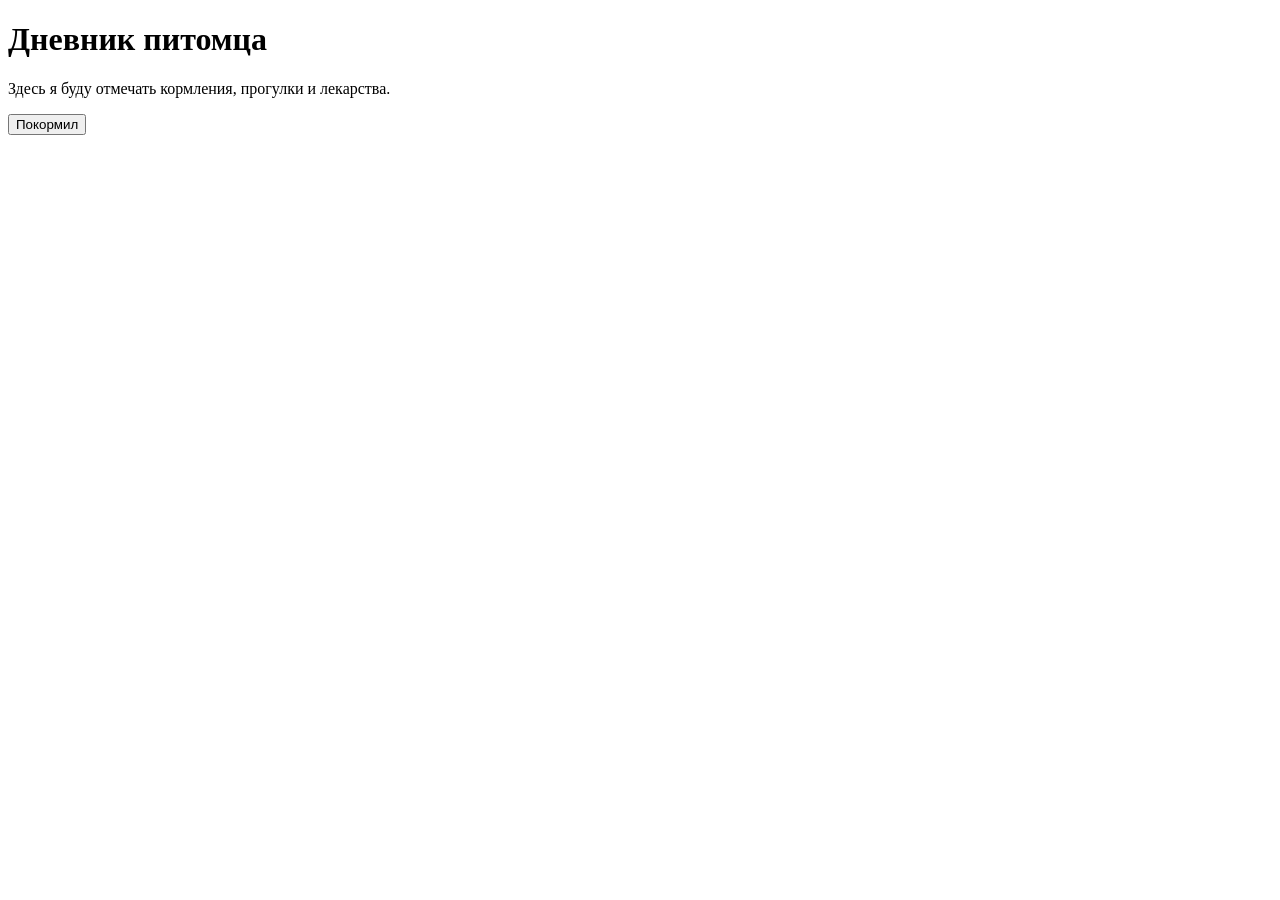
==== index.html @ ca107baa "Initial commit: feeding log and README" ====
<!DOCTYPE html>
<html lang="ru">
<head>
    <meta charset="UTF-8">
    <title>Дневник питомца</title>
</head>
<body>
    <h1>Дневник питомца</h1>
    <p>Здесь я буду отмечать кормления, прогулки и лекарства.</p>
    
    <button id="feed-button">Покормил</button>

    <ul id="journal"></ul>

    <script src="script.js"></script>
</body>
</html>
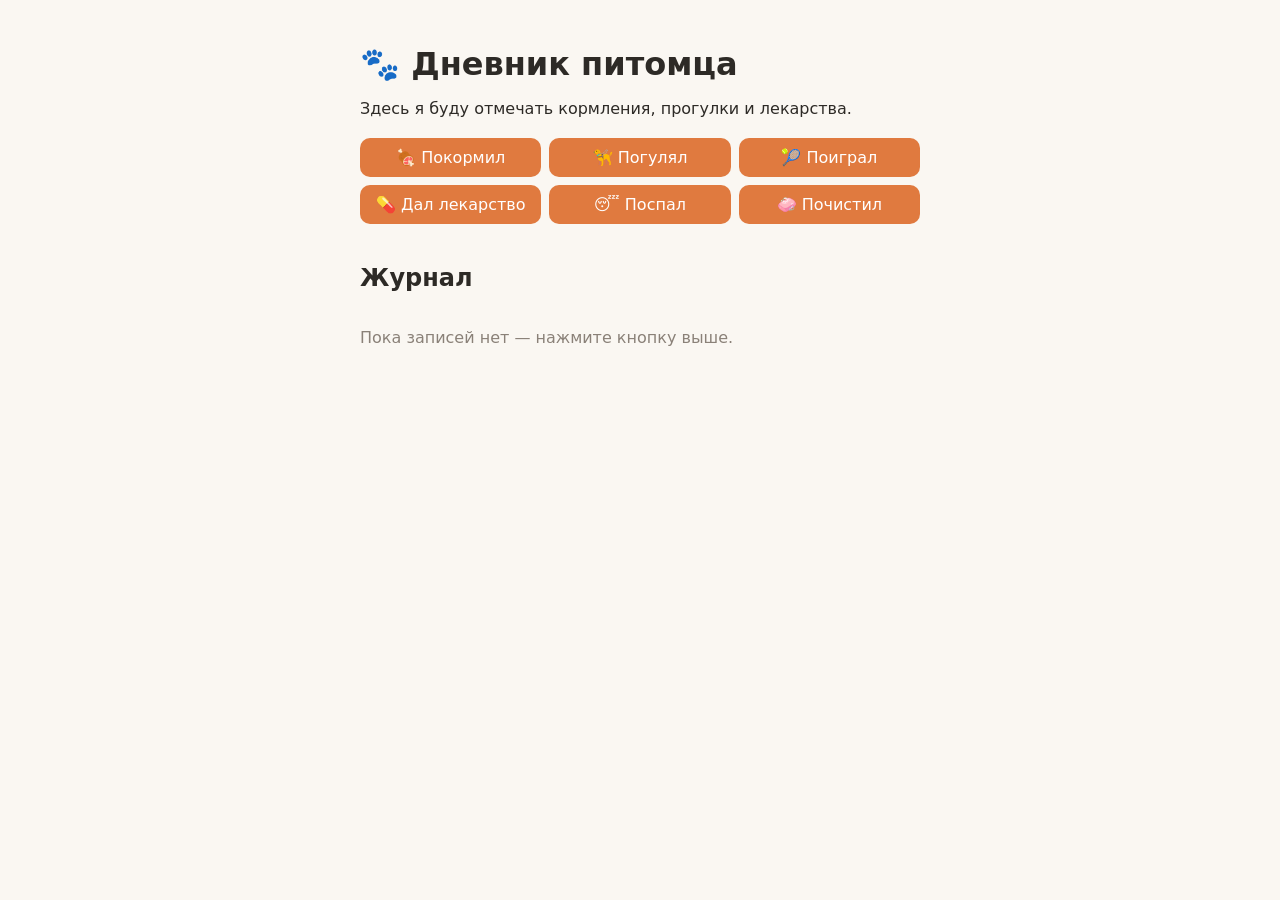
==== commit ef057aaa: "Исправить кнопки и улучшить дневник - Скрипт падал на несуществующей кнопке play-button, из-за чего " ====
--- a/index.html
+++ b/index.html
@@ -1,17 +1,34 @@
-<!DOCTYPE html>
+<!doctype html>
 <html lang="ru">
-<head>
-    <meta charset="UTF-8">
+  <head>
+    <meta charset="UTF-8" />
+    <meta name="viewport" content="width=device-width, initial-scale=1" />
     <title>Дневник питомца</title>
-</head>
-<body>
-    <h1>Дневник питомца</h1>
-    <p>Здесь я буду отмечать кормления, прогулки и лекарства.</p>
-    
-    <button id="feed-button">Покормил</button>
+    <link rel="stylesheet" href="style.css" />
+  </head>
+  <body>
+    <main>
+      <h1>🐾 Дневник питомца</h1>
+      <p>Здесь я буду отмечать кормления, прогулки и лекарства.</p>
 
-    <ul id="journal"></ul>
+      <div class="actions">
+        <button data-action="Покормил">🍖 Покормил</button>
+        <button data-action="Погулял">🦮 Погулял</button>
+        <button data-action="Поиграл">🎾 Поиграл</button>
+        <button data-action="Дал лекарство">💊 Дал лекарство</button>
+        <button data-action="Поспал">😴 Поспал</button>
+        <button data-action="Почистил">🧼 Почистил</button>
+      </div>
+
+      <div class="journal-header">
+        <h2>Журнал</h2>
+        <button id="clear-button" class="secondary">Очистить</button>
+      </div>
+
+      <p id="empty-message" class="empty">Пока записей нет — нажмите кнопку выше.</p>
+      <ul id="journal"></ul>
+    </main>
 
     <script src="script.js"></script>
-</body>
-</html>     +  </body>
+</html>
--- a/style.css
+++ b/style.css
@@ -0,0 +1,90 @@
+body {
+  margin: 0;
+  font-family: system-ui, -apple-system, "Segoe UI", sans-serif;
+  background: #faf7f2;
+  color: #2d2a26;
+}
+
+main {
+  max-width: 560px;
+  margin: 0 auto;
+  padding: 24px 16px;
+}
+
+h1 {
+  margin-bottom: 4px;
+}
+
+.actions {
+  display: grid;
+  grid-template-columns: repeat(auto-fill, minmax(160px, 1fr));
+  gap: 8px;
+  margin: 20px 0;
+}
+
+button {
+  font: inherit;
+  padding: 10px 12px;
+  border: none;
+  border-radius: 10px;
+  background: #e07a3f;
+  color: white;
+  cursor: pointer;
+  transition: background 0.15s, transform 0.05s;
+}
+
+button:hover {
+  background: #c9652c;
+}
+
+button:active {
+  transform: scale(0.97);
+}
+
+button.secondary {
+  background: transparent;
+  color: #8a8178;
+  padding: 6px 10px;
+}
+
+button.secondary:hover {
+  background: #eee7dd;
+}
+
+.journal-header {
+  display: flex;
+  justify-content: space-between;
+  align-items: center;
+}
+
+.empty {
+  color: #8a8178;
+}
+
+#journal {
+  list-style: none;
+  padding: 0;
+  margin: 0;
+}
+
+#journal li {
+  display: flex;
+  justify-content: space-between;
+  align-items: center;
+  padding: 10px 12px;
+  margin-bottom: 6px;
+  background: white;
+  border-radius: 10px;
+  box-shadow: 0 1px 2px rgba(0, 0, 0, 0.06);
+}
+
+button.delete {
+  background: transparent;
+  color: #b5aca2;
+  padding: 2px 8px;
+}
+
+button.delete:hover {
+  background: #fbe4e4;
+  color: #c0392b;
+}
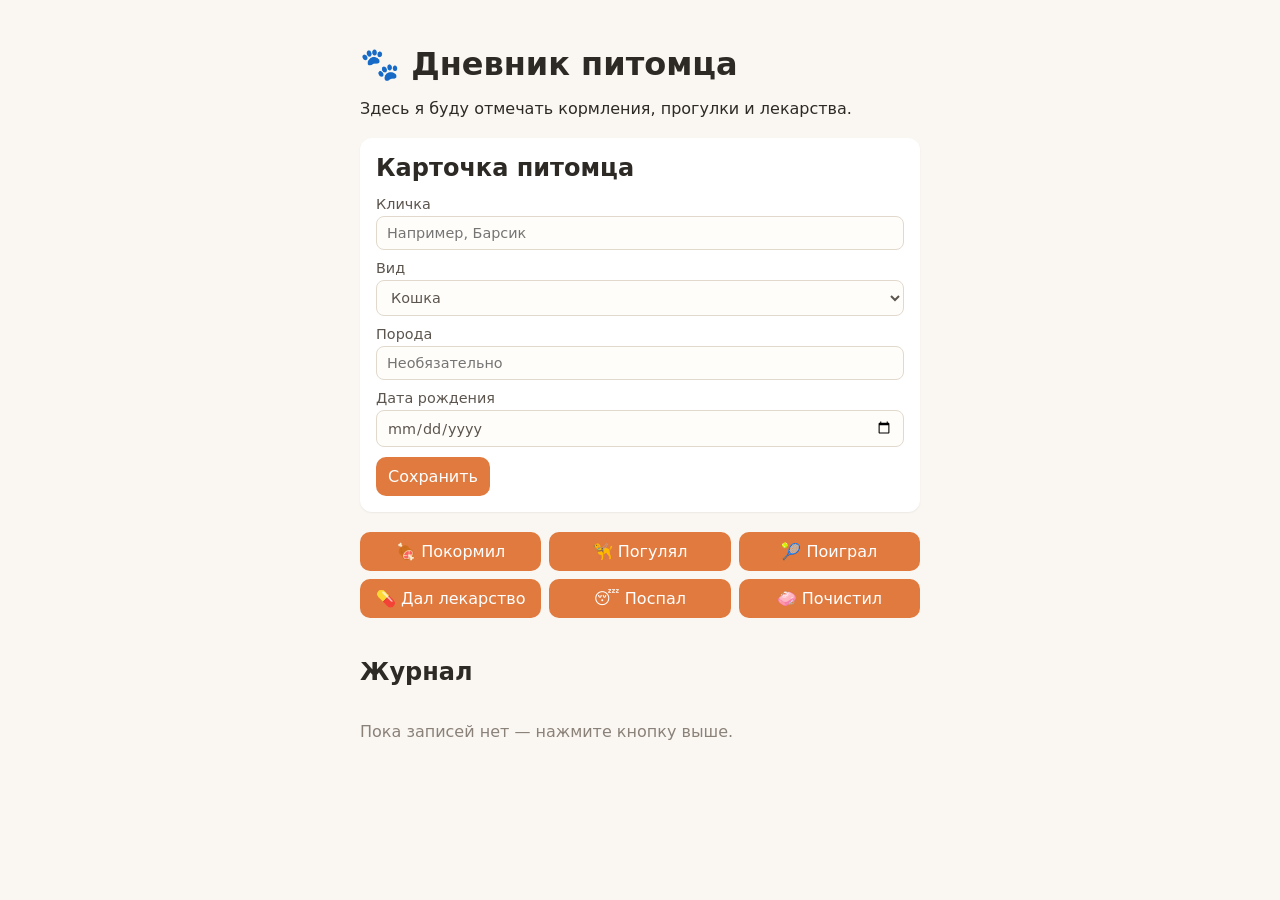
==== commit 2904ac60: "Добавить карточку питомца с расчётом возраста" ====
--- a/index.html
+++ b/index.html
@@ -10,6 +10,46 @@
     <main>
       <h1>🐾 Дневник питомца</h1>
       <p>Здесь я буду отмечать кормления, прогулки и лекарства.</p>
+
+      <section id="pet-card" class="pet-card">
+        <div id="pet-view" hidden>
+          <div class="pet-card-header">
+            <h2 id="pet-name"></h2>
+            <button id="pet-edit-button" class="secondary">Изменить</button>
+          </div>
+          <p id="pet-details" class="pet-details"></p>
+        </div>
+
+        <form id="pet-form">
+          <h2>Карточка питомца</h2>
+          <label>
+            Кличка
+            <input name="name" required maxlength="40" placeholder="Например, Барсик" />
+          </label>
+          <label>
+            Вид
+            <select name="species">
+              <option value="Кошка">Кошка</option>
+              <option value="Собака">Собака</option>
+              <option value="Грызун">Грызун</option>
+              <option value="Птица">Птица</option>
+              <option value="Другое">Другое</option>
+            </select>
+          </label>
+          <label>
+            Порода
+            <input name="breed" maxlength="40" placeholder="Необязательно" />
+          </label>
+          <label>
+            Дата рождения
+            <input name="birthDate" type="date" />
+          </label>
+          <div class="form-buttons">
+            <button type="submit">Сохранить</button>
+            <button type="button" id="pet-cancel-button" class="secondary" hidden>Отмена</button>
+          </div>
+        </form>
+      </section>
 
       <div class="actions">
         <button data-action="Покормил">🍖 Покормил</button>
@@ -29,6 +69,7 @@
       <ul id="journal"></ul>
     </main>
 
+    <script src="pet-card.js"></script>
     <script src="script.js"></script>
   </body>
 </html>
--- a/style.css
+++ b/style.css
@@ -51,6 +51,66 @@
   background: #eee7dd;
 }
 
+.pet-card {
+  margin: 20px 0;
+  padding: 16px;
+  background: white;
+  border-radius: 12px;
+  box-shadow: 0 1px 2px rgba(0, 0, 0, 0.06);
+}
+
+.pet-card h2 {
+  margin: 0 0 4px;
+}
+
+.pet-card-header {
+  display: flex;
+  justify-content: space-between;
+  align-items: center;
+}
+
+.pet-details {
+  margin: 0;
+  color: #8a8178;
+}
+
+#pet-form {
+  display: grid;
+  gap: 10px;
+}
+
+#pet-form label {
+  display: grid;
+  gap: 4px;
+  font-size: 0.9em;
+  color: #5c554e;
+}
+
+#pet-form input,
+#pet-form select {
+  font: inherit;
+  padding: 8px 10px;
+  border: 1px solid #e2d9cd;
+  border-radius: 8px;
+  background: #fffdf9;
+  color: inherit;
+}
+
+#pet-form input:focus,
+#pet-form select:focus {
+  outline: 2px solid #e07a3f;
+  outline-offset: 1px;
+}
+
+.form-buttons {
+  display: flex;
+  gap: 8px;
+}
+
+[hidden] {
+  display: none !important;
+}
+
 .journal-header {
   display: flex;
   justify-content: space-between;
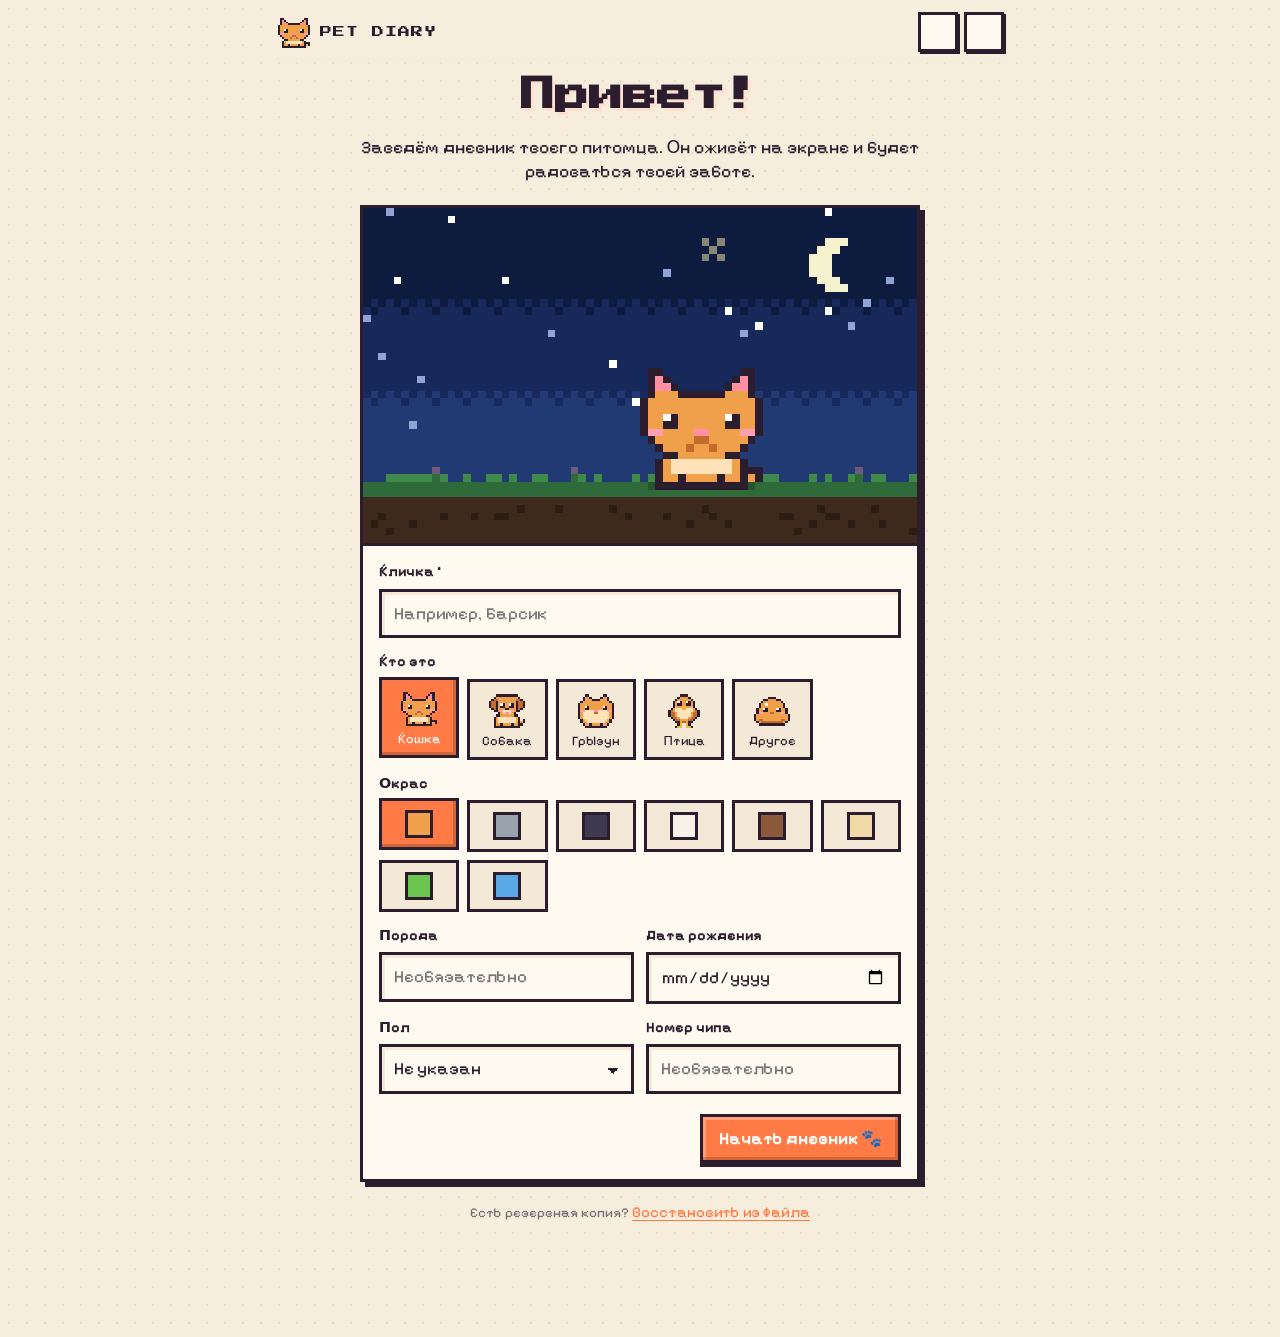
==== commit e81da7f1: "Пиксельный редизайн: живой питомец, медкарта, вес, расходы, статистика и PWA - Анимированный пиксель" ====
--- a/index.html
+++ b/index.html
@@ -2,74 +2,285 @@
 <html lang="ru">
   <head>
     <meta charset="UTF-8" />
-    <meta name="viewport" content="width=device-width, initial-scale=1" />
-    <title>Дневник питомца</title>
-    <link rel="stylesheet" href="style.css" />
+    <meta name="viewport" content="width=device-width, initial-scale=1, viewport-fit=cover" />
+    <title>Pet Diary — пиксельный дневник питомца</title>
+    <meta
+      name="description"
+      content="Дневник питомца в пиксельном стиле: кормления, прогулки, прививки с напоминаниями, вес, расходы и статистика. Работает офлайн, данные хранятся только у вас."
+    />
+    <meta name="theme-color" content="#2b1d2e" />
+    <meta property="og:title" content="Pet Diary — пиксельный дневник питомца" />
+    <meta property="og:description" content="Заботьтесь о питомце как в тамагочи, только по-настоящему." />
+    <meta property="og:type" content="website" />
+    <link rel="manifest" href="manifest.webmanifest" />
+    <link rel="icon" href="icons/icon.svg" type="image/svg+xml" />
+    <link rel="apple-touch-icon" href="icons/icon-192.png" />
+    <link rel="preconnect" href="https://fonts.googleapis.com" />
+    <link rel="preconnect" href="https://fonts.gstatic.com" crossorigin />
+    <link
+      href="https://fonts.googleapis.com/css2?family=Pixelify+Sans:wght@400;500;700&family=Press+Start+2P&display=swap&subset=cyrillic"
+      rel="stylesheet"
+    />
+    <link rel="stylesheet" href="css/style.css" />
+    <script>
+      // Тему ставим до отрисовки, чтобы не было вспышки светлого экрана
+      try {
+        var s = JSON.parse(localStorage.getItem("pet-diary-v2"));
+        var t = s && s.settings && s.settings.theme;
+        if (t === "light" || t === "dark") document.documentElement.dataset.theme = t;
+      } catch (e) {}
+    </script>
   </head>
   <body>
-    <main>
-      <h1>🐾 Дневник питомца</h1>
-      <p>Здесь я буду отмечать кормления, прогулки и лекарства.</p>
-
-      <section id="pet-card" class="pet-card">
-        <div id="pet-view" hidden>
-          <div class="pet-card-header">
-            <h2 id="pet-name"></h2>
-            <button id="pet-edit-button" class="secondary">Изменить</button>
-          </div>
-          <p id="pet-details" class="pet-details"></p>
+    <a class="skip-link" href="#main">К содержимому</a>
+
+    <div class="app" id="app">
+      <header class="topbar">
+        <a class="logo" href="#home" aria-label="Pet Diary — на главную">
+          <canvas class="logo-icon" id="logo-icon" width="18" height="18" aria-hidden="true"></canvas>
+          <span>PET DIARY</span>
+        </a>
+        <div class="pet-switcher" id="pet-switcher" role="tablist" aria-label="Питомцы"></div>
+        <div class="topbar-tools">
+          <button class="icon-btn" id="sound-toggle" type="button" aria-label="Звук"></button>
+          <button class="icon-btn" id="theme-toggle" type="button" aria-label="Тема"></button>
+          <a class="icon-btn" href="#settings" aria-label="Настройки">⚙️</a>
         </div>
-
-        <form id="pet-form">
-          <h2>Карточка питомца</h2>
-          <label>
-            Кличка
-            <input name="name" required maxlength="40" placeholder="Например, Барсик" />
-          </label>
-          <label>
-            Вид
-            <select name="species">
-              <option value="Кошка">Кошка</option>
-              <option value="Собака">Собака</option>
-              <option value="Грызун">Грызун</option>
-              <option value="Птица">Птица</option>
-              <option value="Другое">Другое</option>
-            </select>
-          </label>
-          <label>
-            Порода
-            <input name="breed" maxlength="40" placeholder="Необязательно" />
-          </label>
-          <label>
-            Дата рождения
-            <input name="birthDate" type="date" />
-          </label>
-          <div class="form-buttons">
-            <button type="submit">Сохранить</button>
-            <button type="button" id="pet-cancel-button" class="secondary" hidden>Отмена</button>
-          </div>
-        </form>
-      </section>
-
-      <div class="actions">
-        <button data-action="Покормил">🍖 Покормил</button>
-        <button data-action="Погулял">🦮 Погулял</button>
-        <button data-action="Поиграл">🎾 Поиграл</button>
-        <button data-action="Дал лекарство">💊 Дал лекарство</button>
-        <button data-action="Поспал">😴 Поспал</button>
-        <button data-action="Почистил">🧼 Почистил</button>
-      </div>
-
-      <div class="journal-header">
-        <h2>Журнал</h2>
-        <button id="clear-button" class="secondary">Очистить</button>
-      </div>
-
-      <p id="empty-message" class="empty">Пока записей нет — нажмите кнопку выше.</p>
-      <ul id="journal"></ul>
-    </main>
-
-    <script src="pet-card.js"></script>
-    <script src="script.js"></script>
+      </header>
+
+      <main id="main" tabindex="-1">
+        <!-- Онбординг: первый питомец -->
+        <section class="view" data-view="welcome" hidden>
+          <div class="welcome">
+            <h1 class="pixel-title">Привет!</h1>
+            <p class="lead">Заведём дневник твоего питомца. Он оживёт на экране и будет радоваться твоей заботе.</p>
+            <div class="card">
+              <canvas class="welcome-preview" id="welcome-preview" aria-hidden="true"></canvas>
+              <div id="welcome-form"></div>
+            </div>
+            <p class="muted small">Есть резервная копия? <button class="link-btn" type="button" id="welcome-import">Восстановить из файла</button></p>
+          </div>
+        </section>
+
+        <!-- Главная -->
+        <section class="view" data-view="home" hidden>
+          <div id="reminders"></div>
+
+          <div class="card scene-card">
+            <canvas class="scene" id="scene" aria-label="Пиксельный питомец. Нажми, чтобы погладить" role="img"></canvas>
+            <div class="scene-info">
+              <div>
+                <h1 class="pet-name" id="pet-name"></h1>
+                <p class="pet-meta" id="pet-meta"></p>
+              </div>
+              <div class="mood" id="mood"></div>
+            </div>
+            <p class="scene-hint muted small">Нажми на питомца, чтобы погладить 💕</p>
+          </div>
+
+          <div class="card">
+            <h2 class="card-title">Состояние</h2>
+            <div class="needs" id="needs"></div>
+          </div>
+
+          <div class="card">
+            <h2 class="card-title">Быстрые действия</h2>
+            <div class="actions" id="actions"></div>
+            <form class="note-form" id="note-form">
+              <input id="note-input" maxlength="200" placeholder="Заметка: съел половину порции, чихал…" aria-label="Текст заметки" />
+              <button type="submit" class="btn">📝</button>
+            </form>
+          </div>
+
+          <div class="card">
+            <div class="card-head">
+              <h2 class="card-title">Сегодня</h2>
+              <a href="#journal" class="link-btn">Весь журнал →</a>
+            </div>
+            <ul class="timeline" id="today-list"></ul>
+          </div>
+        </section>
+
+        <!-- Журнал -->
+        <section class="view" data-view="journal" hidden>
+          <div class="view-head">
+            <h1 class="pixel-title">Журнал</h1>
+            <button class="btn" type="button" id="journal-add">＋ Запись</button>
+          </div>
+          <div class="toolbar">
+            <input type="search" id="journal-search" placeholder="Поиск по заметкам…" aria-label="Поиск" />
+          </div>
+          <div class="chips" id="journal-filters" role="group" aria-label="Фильтр по типу"></div>
+          <div id="journal-list"></div>
+          <button class="btn btn-ghost btn-block" type="button" id="journal-more" hidden>Показать ещё</button>
+        </section>
+
+        <!-- Здоровье -->
+        <section class="view" data-view="health" hidden>
+          <div class="view-head">
+            <h1 class="pixel-title">Здоровье</h1>
+            <button class="btn" type="button" id="health-add">＋ Событие</button>
+          </div>
+          <div class="card">
+            <h2 class="card-title">Скоро</h2>
+            <ul class="list" id="health-upcoming"></ul>
+          </div>
+          <div class="card">
+            <div class="card-head">
+              <h2 class="card-title">Вес</h2>
+              <button class="btn btn-small" type="button" id="weight-add">＋ Взвесить</button>
+            </div>
+            <div id="weight-summary" class="stat-row"></div>
+            <div id="weight-chart" class="chart-wrap"></div>
+            <ul class="list compact" id="weight-list"></ul>
+          </div>
+          <div class="card">
+            <h2 class="card-title">Медицинская карта</h2>
+            <div class="chips" id="health-filters"></div>
+            <ul class="list" id="health-list"></ul>
+          </div>
+        </section>
+
+        <!-- Расходы -->
+        <section class="view" data-view="money" hidden>
+          <div class="view-head">
+            <h1 class="pixel-title">Расходы</h1>
+            <button class="btn" type="button" id="expense-add">＋ Расход</button>
+          </div>
+          <div class="card">
+            <div class="month-nav">
+              <button class="icon-btn" type="button" id="month-prev" aria-label="Предыдущий месяц">◀</button>
+              <h2 class="card-title" id="month-title"></h2>
+              <button class="icon-btn" type="button" id="month-next" aria-label="Следующий месяц">▶</button>
+            </div>
+            <div class="stat-row" id="money-summary"></div>
+            <div id="money-categories" class="category-bars"></div>
+          </div>
+          <div class="card">
+            <h2 class="card-title">За полгода</h2>
+            <div id="money-chart" class="chart-wrap"></div>
+          </div>
+          <div class="card">
+            <h2 class="card-title">Траты месяца</h2>
+            <ul class="list" id="money-list"></ul>
+          </div>
+        </section>
+
+        <!-- Статистика и достижения -->
+        <section class="view" data-view="stats" hidden>
+          <h1 class="pixel-title">Статистика</h1>
+          <div class="tiles" id="stats-tiles"></div>
+          <div class="card">
+            <h2 class="card-title">Активность за 7 дней</h2>
+            <div id="stats-week" class="chart-wrap"></div>
+          </div>
+          <div class="card">
+            <h2 class="card-title">Календарь заботы</h2>
+            <div class="heatmap" id="stats-heatmap"></div>
+            <div class="heatmap-legend muted small">меньше <i></i><i></i><i></i><i></i> больше</div>
+          </div>
+          <div class="card">
+            <h2 class="card-title">Чем занимались</h2>
+            <div id="stats-types" class="category-bars"></div>
+          </div>
+          <div class="card">
+            <h2 class="card-title">Достижения <span class="muted" id="ach-count"></span></h2>
+            <div class="achievements" id="achievements"></div>
+          </div>
+        </section>
+
+        <!-- Настройки -->
+        <section class="view" data-view="settings" hidden>
+          <h1 class="pixel-title">Настройки</h1>
+          <div class="card">
+            <div class="card-head">
+              <h2 class="card-title">Питомцы</h2>
+              <button class="btn btn-small" type="button" id="pet-add">＋ Добавить</button>
+            </div>
+            <ul class="list" id="pets-list"></ul>
+          </div>
+          <div class="card settings">
+            <h2 class="card-title">Оформление и звук</h2>
+            <label class="setting">
+              <span>Тема</span>
+              <select id="set-theme">
+                <option value="auto">Как в системе</option>
+                <option value="light">Светлая</option>
+                <option value="dark">Тёмная</option>
+              </select>
+            </label>
+            <label class="setting">
+              <span>8-битные звуки</span>
+              <input type="checkbox" id="set-sound" class="switch" />
+            </label>
+            <label class="setting">
+              <span>Напоминания о прививках и днях рождения</span>
+              <input type="checkbox" id="set-notify" class="switch" />
+            </label>
+            <label class="setting">
+              <span>Валюта</span>
+              <select id="set-currency">
+                <option value="RUB">₽ Рубль</option>
+                <option value="BYN">Br Белорусский рубль</option>
+                <option value="KZT">₸ Тенге</option>
+                <option value="UAH">₴ Гривна</option>
+                <option value="USD">$ Доллар</option>
+                <option value="EUR">€ Евро</option>
+              </select>
+            </label>
+          </div>
+          <div class="card settings">
+            <h2 class="card-title">Данные</h2>
+            <p class="muted small">Все записи хранятся только в этом браузере. Делай резервную копию, чтобы перенести дневник на другое устройство.</p>
+            <div class="button-row">
+              <button class="btn" type="button" id="export-btn">💾 Скачать копию</button>
+              <button class="btn btn-ghost" type="button" id="import-btn">📂 Восстановить</button>
+              <button class="btn btn-ghost" type="button" id="csv-btn">📊 Журнал в CSV</button>
+              <button class="btn btn-ghost" type="button" id="print-btn">🖨️ Паспорт питомца</button>
+            </div>
+            <input type="file" id="import-file" accept="application/json,.json" hidden />
+            <p id="storage-warning" class="warning small" hidden>⚠️ Браузер не даёт сохранять данные (приватный режим?). Записи пропадут после закрытия вкладки.</p>
+          </div>
+          <div class="card settings danger-zone">
+            <h2 class="card-title">Опасная зона</h2>
+            <button class="btn btn-danger" type="button" id="reset-btn">Стереть все данные</button>
+          </div>
+          <p class="about muted small">
+            Pet Diary · сделано с 💕 Дарьей Сидоренко ·
+            <a href="https://t.me/dasha_si1" target="_blank" rel="noopener">Telegram</a> ·
+            <a href="https://github.com/dasha-sidorenko/pet-diary" target="_blank" rel="noopener">GitHub</a>
+          </p>
+        </section>
+      </main>
+
+      <nav class="tabbar" id="tabbar" aria-label="Разделы">
+        <a href="#home" data-tab="home"><span class="tab-icon">🏠</span><span>Главная</span></a>
+        <a href="#journal" data-tab="journal"><span class="tab-icon">📖</span><span>Журнал</span></a>
+        <a href="#health" data-tab="health"><span class="tab-icon">❤️</span><span>Здоровье</span><b class="badge" id="health-badge" hidden></b></a>
+        <a href="#money" data-tab="money"><span class="tab-icon">💰</span><span>Расходы</span></a>
+        <a href="#stats" data-tab="stats"><span class="tab-icon">🏆</span><span>Итоги</span></a>
+      </nav>
+    </div>
+
+    <dialog class="modal" id="modal">
+      <form method="dialog" class="modal-body" id="modal-form" novalidate></form>
+    </dialog>
+
+    <div class="toasts" id="toasts" aria-live="polite"></div>
+    <div class="print-area" id="print-area" aria-hidden="true"></div>
+
+    <script src="js/utils.js"></script>
+    <script src="js/store.js"></script>
+    <script src="js/sprites.js"></script>
+    <script src="js/sound.js"></script>
+    <script src="js/charts.js"></script>
+    <script src="js/ui.js"></script>
+    <script src="js/views/home.js"></script>
+    <script src="js/views/journal.js"></script>
+    <script src="js/views/health.js"></script>
+    <script src="js/views/money.js"></script>
+    <script src="js/views/stats.js"></script>
+    <script src="js/views/settings.js"></script>
+    <script src="js/app.js"></script>
   </body>
 </html>
--- a/css/style.css
+++ b/css/style.css
@@ -0,0 +1,1664 @@
+/* ==========================================================================
+   Pet Diary — пиксельная тема
+   ========================================================================== */
+
+:root {
+  --font-ui: "Pixelify Sans", ui-rounded, "Segoe UI", system-ui, sans-serif;
+  --font-pixel: "Press Start 2P", "Pixelify Sans", monospace;
+
+  --bg: #f6eddc;
+  --bg-dot: #e8dcc4;
+  --card: #fffaf0;
+  --card-2: #f3e9d6;
+  --ink: #2b1d2e;
+  --muted: #7d6b74;
+  --line: #2b1d2e;
+  --shadow: #2b1d2e;
+  --accent: #ff7a45;
+  --accent-ink: #ffffff;
+  --accent-2: #7b5cff;
+  --accent-soft: #ffe1d1;
+  --good: #3fbf6f;
+  --mid: #f2b632;
+  --low: #ff5a5f;
+  --track: #e7dcc8;
+  --grid: #d9ccb4;
+  --danger: #e5484d;
+  --gold: #ffcf3f;
+  --heat-0: #ebe0cb;
+  --heat-1: #b8e6b0;
+  --heat-2: #7ccf72;
+  --heat-3: #3fa45a;
+  --heat-4: #23743d;
+
+  --px: 3px;
+  --gap: 16px;
+  --tabbar-h: 68px;
+  color-scheme: light;
+}
+
+@media (prefers-color-scheme: dark) {
+  :root:not([data-theme="light"]) {
+    --bg: #141026;
+    --bg-dot: #1e1838;
+    --card: #221b3a;
+    --card-2: #2c2449;
+    --ink: #f3eaff;
+    --muted: #a597c4;
+    --line: #0a0714;
+    --shadow: #0a0714;
+    --accent: #ff8a5b;
+    --accent-soft: #3b2a3f;
+    --track: #352c55;
+    --grid: #3a3160;
+    --heat-0: #2c2449;
+    --heat-1: #24533a;
+    --heat-2: #2f7a48;
+    --heat-3: #40a85d;
+    --heat-4: #6be38a;
+    color-scheme: dark;
+  }
+}
+
+:root[data-theme="dark"] {
+  --bg: #141026;
+  --bg-dot: #1e1838;
+  --card: #221b3a;
+  --card-2: #2c2449;
+  --ink: #f3eaff;
+  --muted: #a597c4;
+  --line: #0a0714;
+  --shadow: #0a0714;
+  --accent: #ff8a5b;
+  --accent-soft: #3b2a3f;
+  --track: #352c55;
+  --grid: #3a3160;
+  --heat-0: #2c2449;
+  --heat-1: #24533a;
+  --heat-2: #2f7a48;
+  --heat-3: #40a85d;
+  --heat-4: #6be38a;
+  color-scheme: dark;
+}
+
+/* ---------- База ---------- */
+
+*,
+*::before,
+*::after {
+  box-sizing: border-box;
+}
+
+html {
+  -webkit-text-size-adjust: 100%;
+  scroll-padding-top: 80px;
+}
+
+body {
+  margin: 0;
+  font-family: var(--font-ui);
+  font-size: 17px;
+  line-height: 1.4;
+  color: var(--ink);
+  background-color: var(--bg);
+  background-image: radial-gradient(var(--bg-dot) 1.5px, transparent 1.5px);
+  background-size: 18px 18px;
+  min-height: 100vh;
+  -webkit-font-smoothing: antialiased;
+}
+
+[hidden] {
+  display: none !important;
+}
+
+a {
+  color: var(--accent);
+}
+
+button,
+input,
+select,
+textarea {
+  font: inherit;
+  color: inherit;
+}
+
+canvas {
+  image-rendering: pixelated;
+  image-rendering: crisp-edges;
+}
+
+:focus-visible {
+  outline: var(--px) dashed var(--accent);
+  outline-offset: 2px;
+}
+
+.visually-hidden {
+  position: absolute !important;
+  width: 1px;
+  height: 1px;
+  overflow: hidden;
+  clip: rect(0 0 0 0);
+  white-space: nowrap;
+}
+
+.skip-link {
+  position: absolute;
+  left: 8px;
+  top: -60px;
+  z-index: 100;
+  padding: 8px 12px;
+  background: var(--card);
+  border: var(--px) solid var(--line);
+}
+
+.skip-link:focus {
+  top: 8px;
+}
+
+.muted {
+  color: var(--muted);
+}
+
+.small {
+  font-size: 0.85rem;
+}
+
+.warning {
+  color: var(--danger);
+}
+
+/* ---------- Каркас ---------- */
+
+.app {
+  max-width: 760px;
+  margin: 0 auto;
+  padding: 0 16px calc(var(--tabbar-h) + 32px + env(safe-area-inset-bottom));
+}
+
+.app.is-onboarding .tabbar,
+.app.is-onboarding .topbar-tools a {
+  display: none;
+}
+
+.topbar {
+  position: sticky;
+  top: 0;
+  z-index: 20;
+  display: flex;
+  align-items: center;
+  gap: 12px;
+  padding: 12px 0;
+  margin-bottom: 8px;
+  background: linear-gradient(var(--bg) 75%, transparent);
+}
+
+.logo {
+  display: flex;
+  align-items: center;
+  gap: 8px;
+  color: var(--ink);
+  text-decoration: none;
+  font-family: var(--font-pixel);
+  font-size: 12px;
+  letter-spacing: 1px;
+  white-space: nowrap;
+}
+
+.logo-icon {
+  width: 36px;
+  height: 36px;
+}
+
+.pet-switcher {
+  display: flex;
+  gap: 6px;
+  overflow-x: auto;
+  flex: 1;
+  scrollbar-width: none;
+  padding: 4px;
+}
+
+.pet-switcher::-webkit-scrollbar {
+  display: none;
+}
+
+.topbar-tools {
+  display: flex;
+  gap: 6px;
+  margin-left: auto;
+}
+
+.pet-chip {
+  display: flex;
+  align-items: center;
+  gap: 6px;
+  padding: 4px 10px 4px 4px;
+  background: var(--card);
+  border: var(--px) solid var(--line);
+  cursor: pointer;
+  white-space: nowrap;
+  box-shadow: 2px 2px 0 var(--shadow);
+}
+
+.pet-chip.is-active {
+  background: var(--accent);
+  color: var(--accent-ink);
+}
+
+.chip-avatar {
+  width: 26px;
+  height: 26px;
+}
+
+.pet-chip-name {
+  max-width: 90px;
+  overflow: hidden;
+  text-overflow: ellipsis;
+}
+
+/* ---------- Пиксельные коробки ---------- */
+
+.card {
+  position: relative;
+  background: var(--card);
+  border: var(--px) solid var(--line);
+  box-shadow: 5px 5px 0 var(--shadow);
+  padding: 16px;
+  margin-bottom: 20px;
+}
+
+.card-title {
+  margin: 0 0 12px;
+  font-size: 1.15rem;
+  font-weight: 700;
+}
+
+.card-head,
+.view-head {
+  display: flex;
+  align-items: center;
+  justify-content: space-between;
+  gap: 12px;
+  margin-bottom: 12px;
+}
+
+.card-head .card-title {
+  margin: 0;
+}
+
+.pixel-title {
+  font-family: var(--font-pixel);
+  font-size: clamp(16px, 4.5vw, 22px);
+  line-height: 1.4;
+  margin: 8px 0 16px;
+  text-shadow: 3px 3px 0 var(--accent-soft);
+}
+
+.view-head .pixel-title {
+  margin: 0;
+}
+
+/* ---------- Кнопки ---------- */
+
+.btn {
+  display: inline-flex;
+  align-items: center;
+  justify-content: center;
+  gap: 6px;
+  padding: 10px 16px;
+  border: var(--px) solid var(--line);
+  background: var(--accent);
+  color: var(--accent-ink);
+  font-weight: 700;
+  cursor: pointer;
+  box-shadow: inset -3px -3px 0 rgba(0, 0, 0, 0.18), inset 3px 3px 0 rgba(255, 255, 255, 0.28), 0 4px 0 var(--shadow);
+  transform: translateY(0);
+  transition: transform 0.06s, box-shadow 0.06s, filter 0.15s;
+  text-decoration: none;
+  white-space: nowrap;
+}
+
+.btn:hover {
+  filter: brightness(1.06);
+}
+
+.btn:active {
+  transform: translateY(4px);
+  box-shadow: inset -3px -3px 0 rgba(0, 0, 0, 0.18), inset 3px 3px 0 rgba(255, 255, 255, 0.28), 0 0 0 var(--shadow);
+}
+
+.btn:disabled {
+  opacity: 0.5;
+  cursor: not-allowed;
+}
+
+.btn-small {
+  padding: 6px 10px;
+  font-size: 0.9rem;
+}
+
+.btn-ghost {
+  background: var(--card-2);
+  color: var(--ink);
+}
+
+.btn-danger {
+  background: var(--danger);
+  color: #fff;
+}
+
+.btn-block {
+  width: 100%;
+}
+
+.icon-btn {
+  display: inline-flex;
+  align-items: center;
+  justify-content: center;
+  min-width: 40px;
+  height: 40px;
+  padding: 0 8px;
+  background: var(--card);
+  border: var(--px) solid var(--line);
+  box-shadow: 2px 2px 0 var(--shadow);
+  cursor: pointer;
+  text-decoration: none;
+  color: var(--ink);
+  font-size: 1rem;
+}
+
+.icon-btn:active {
+  transform: translate(2px, 2px);
+  box-shadow: none;
+}
+
+.icon-btn:disabled {
+  opacity: 0.4;
+  cursor: not-allowed;
+}
+
+.icon-btn.small {
+  min-width: 32px;
+  height: 32px;
+  font-size: 0.9rem;
+  border-width: 2px;
+  box-shadow: none;
+  background: transparent;
+}
+
+.icon-btn.small:hover {
+  background: var(--card-2);
+}
+
+.icon-btn.small.danger:hover {
+  background: var(--danger);
+  color: #fff;
+}
+
+.link-btn {
+  background: none;
+  border: none;
+  padding: 0;
+  color: var(--accent);
+  cursor: pointer;
+  text-decoration: underline;
+  text-underline-offset: 3px;
+  font-size: 0.95rem;
+}
+
+.button-row {
+  display: flex;
+  flex-wrap: wrap;
+  gap: 10px;
+  margin-bottom: 4px;
+}
+
+/* ---------- Сцена с питомцем ---------- */
+
+.scene-card {
+  padding: 0;
+  overflow: hidden;
+}
+
+.scene {
+  display: block;
+  width: 100%;
+  aspect-ratio: 72 / 44;
+  cursor: pointer;
+  border-bottom: var(--px) solid var(--line);
+  touch-action: manipulation;
+}
+
+.scene-info {
+  display: flex;
+  justify-content: space-between;
+  align-items: center;
+  gap: 12px;
+  padding: 14px 16px 4px;
+  flex-wrap: wrap;
+}
+
+.pet-name {
+  font-family: var(--font-pixel);
+  font-size: clamp(16px, 5vw, 22px);
+  margin: 0 0 6px;
+  word-break: break-word;
+}
+
+.pet-meta {
+  margin: 0;
+  color: var(--muted);
+}
+
+.mood {
+  display: grid;
+  grid-template-columns: auto 1fr;
+  column-gap: 8px;
+  align-items: center;
+  padding: 8px 12px;
+  background: var(--card-2);
+  border: var(--px) solid var(--line);
+}
+
+.mood-icon {
+  grid-row: span 2;
+  font-size: 1.6rem;
+}
+
+.mood-text {
+  font-weight: 700;
+}
+
+.mood-hint {
+  color: var(--low);
+  font-size: 0.85rem;
+}
+
+.scene-hint {
+  margin: 4px 16px 14px;
+}
+
+/* ---------- Напоминания ---------- */
+
+.reminder {
+  display: block;
+  padding: 10px 14px;
+  margin-bottom: 12px;
+  background: var(--mid);
+  color: #2b1d2e;
+  border: var(--px) solid var(--line);
+  box-shadow: 4px 4px 0 var(--shadow);
+  text-decoration: none;
+  font-weight: 500;
+}
+
+.reminder.is-overdue {
+  background: var(--low);
+  color: #fff;
+  animation: blink-border 1.2s steps(2) infinite;
+}
+
+.reminder.is-birthday {
+  background: linear-gradient(90deg, #ffcf3f, #ff8fa3, #b18cff);
+}
+
+@keyframes blink-border {
+  50% {
+    border-color: #fff;
+  }
+}
+
+/* ---------- Потребности ---------- */
+
+.needs {
+  display: grid;
+  grid-template-columns: repeat(auto-fit, minmax(240px, 1fr));
+  gap: 14px 24px;
+}
+
+.need-head {
+  display: flex;
+  justify-content: space-between;
+  gap: 8px;
+  margin-bottom: 6px;
+}
+
+.bar {
+  display: grid;
+  grid-template-columns: repeat(10, 1fr);
+  gap: 3px;
+  padding: 3px;
+  border: var(--px) solid var(--line);
+  background: var(--card-2);
+}
+
+.bar i {
+  height: 12px;
+  background: var(--track);
+}
+
+.bar-good i.on {
+  background: var(--good);
+  box-shadow: inset 0 -3px 0 rgba(0, 0, 0, 0.15);
+}
+
+.bar-mid i.on {
+  background: var(--mid);
+  box-shadow: inset 0 -3px 0 rgba(0, 0, 0, 0.15);
+}
+
+.bar-low i.on {
+  background: var(--low);
+  box-shadow: inset 0 -3px 0 rgba(0, 0, 0, 0.15);
+}
+
+/* ---------- Быстрые действия ---------- */
+
+.actions {
+  display: grid;
+  grid-template-columns: repeat(5, minmax(0, 1fr));
+  gap: 10px;
+}
+
+.action-btn {
+  display: flex;
+  flex-direction: column;
+  align-items: center;
+  gap: 4px;
+  padding: 12px 4px 10px;
+  background: var(--card-2);
+  border: var(--px) solid var(--line);
+  box-shadow: 0 4px 0 var(--shadow);
+  cursor: pointer;
+  transition: transform 0.06s, box-shadow 0.06s, background 0.15s;
+}
+
+.action-btn:hover {
+  background: var(--accent-soft);
+}
+
+.action-btn:active {
+  transform: translateY(4px);
+  box-shadow: 0 0 0 var(--shadow);
+}
+
+.action-icon {
+  font-size: 1.7rem;
+  line-height: 1;
+}
+
+.action-label {
+  font-size: 0.85rem;
+  text-align: center;
+  line-height: 1.15;
+}
+
+.note-form {
+  display: flex;
+  gap: 8px;
+  margin-top: 14px;
+}
+
+.note-form input {
+  flex: 1;
+  min-width: 0;
+}
+
+/* ---------- Поля ввода ---------- */
+
+input:not([type="checkbox"]):not([type="radio"]),
+select,
+textarea {
+  width: 100%;
+  padding: 10px 12px;
+  background: var(--card);
+  border: var(--px) solid var(--line);
+  border-radius: 0;
+  box-shadow: inset 3px 3px 0 var(--card-2);
+  -webkit-appearance: none;
+  appearance: none;
+}
+
+select {
+  background-image: linear-gradient(45deg, transparent 50%, var(--ink) 50%), linear-gradient(135deg, var(--ink) 50%, transparent 50%);
+  background-position: calc(100% - 18px) 55%, calc(100% - 12px) 55%;
+  background-size: 6px 6px;
+  background-repeat: no-repeat;
+  padding-right: 34px;
+}
+
+textarea {
+  resize: vertical;
+}
+
+input:focus,
+select:focus,
+textarea:focus {
+  outline: none;
+  border-color: var(--accent);
+}
+
+.form-grid {
+  display: grid;
+  grid-template-columns: 1fr 1fr;
+  gap: 14px 12px;
+}
+
+.field {
+  display: grid;
+  gap: 6px;
+  align-content: start;
+  min-width: 0;
+}
+
+.field:has(textarea),
+.field:has(.choice-grid),
+.field:first-child,
+.field-wide {
+  grid-column: 1 / -1;
+}
+
+.field-label {
+  font-size: 0.9rem;
+  font-weight: 700;
+}
+
+.field-hint {
+  margin: 0;
+  font-size: 0.8rem;
+  color: var(--muted);
+}
+
+.form-error {
+  margin: 12px 0 0;
+  padding: 8px 12px;
+  background: var(--low);
+  color: #fff;
+  border: var(--px) solid var(--line);
+}
+
+.choice-grid {
+  display: grid;
+  grid-template-columns: repeat(auto-fill, minmax(92px, 1fr));
+  gap: 8px;
+}
+
+.choice-grid.is-compact {
+  grid-template-columns: repeat(auto-fill, minmax(76px, 1fr));
+}
+
+.choice {
+  display: flex;
+  flex-direction: column;
+  align-items: center;
+  justify-content: center;
+  gap: 4px;
+  min-height: 52px;
+  padding: 8px 4px;
+  background: var(--card-2);
+  border: var(--px) solid var(--line);
+  cursor: pointer;
+  text-align: center;
+  font-size: 0.82rem;
+  line-height: 1.15;
+  transition: transform 0.06s;
+}
+
+.choice:hover {
+  background: var(--accent-soft);
+}
+
+input[type="radio"]:checked + .choice {
+  background: var(--accent);
+  color: var(--accent-ink);
+  box-shadow: inset -3px -3px 0 rgba(0, 0, 0, 0.18);
+  transform: translateY(-2px);
+}
+
+input[type="radio"]:focus-visible + .choice {
+  outline: var(--px) dashed var(--accent);
+  outline-offset: 2px;
+}
+
+.choice-icon {
+  font-size: 1.4rem;
+  line-height: 1;
+}
+
+.choice-avatar {
+  width: 40px;
+  height: 40px;
+}
+
+.swatch {
+  width: 28px;
+  height: 28px;
+  border: var(--px) solid var(--line);
+}
+
+/* Переключатель */
+.switch {
+  -webkit-appearance: none;
+  appearance: none;
+  position: relative;
+  flex: none;
+  width: 54px;
+  height: 30px;
+  margin: 0;
+  background: var(--track);
+  border: var(--px) solid var(--line);
+  cursor: pointer;
+}
+
+.switch::after {
+  content: "";
+  position: absolute;
+  top: 3px;
+  left: 3px;
+  width: 18px;
+  height: 18px;
+  background: var(--card);
+  border: var(--px) solid var(--line);
+  box-sizing: border-box;
+  transition: transform 0.12s steps(3);
+}
+
+.switch:checked {
+  background: var(--good);
+}
+
+.switch:checked::after {
+  transform: translateX(24px);
+}
+
+/* ---------- Чипы-фильтры ---------- */
+
+.toolbar {
+  margin-bottom: 12px;
+}
+
+.chips {
+  display: flex;
+  gap: 8px;
+  overflow-x: auto;
+  padding: 2px 2px 10px;
+  margin-bottom: 8px;
+  scrollbar-width: thin;
+}
+
+.chip {
+  flex: none;
+  padding: 6px 12px;
+  background: var(--card);
+  border: var(--px) solid var(--line);
+  cursor: pointer;
+  white-space: nowrap;
+  font-size: 0.9rem;
+}
+
+.chip.is-active {
+  background: var(--ink);
+  color: var(--bg);
+}
+
+/* ---------- Лента и списки ---------- */
+
+.timeline,
+.list {
+  list-style: none;
+  margin: 0;
+  padding: 0;
+}
+
+.day-title {
+  display: flex;
+  justify-content: space-between;
+  align-items: baseline;
+  gap: 8px;
+  margin: 20px 0 8px;
+  font-size: 1rem;
+}
+
+.day-title:first-child {
+  margin-top: 4px;
+}
+
+.entry,
+.list-item {
+  display: flex;
+  align-items: center;
+  gap: 10px;
+  padding: 10px 12px;
+  margin-bottom: 8px;
+  background: var(--card);
+  border: var(--px) solid var(--line);
+}
+
+#journal-list .entry {
+  box-shadow: 3px 3px 0 var(--shadow);
+}
+
+.card .entry,
+.card .list-item {
+  background: var(--card-2);
+}
+
+.entry-icon,
+.list-icon {
+  flex: none;
+  display: grid;
+  place-items: center;
+  width: 38px;
+  height: 38px;
+  font-size: 1.3rem;
+  background: var(--card);
+  border: 2px solid var(--line);
+}
+
+.entry-body,
+.list-body {
+  display: flex;
+  flex-direction: column;
+  flex: 1;
+  min-width: 0;
+}
+
+.entry-title {
+  font-weight: 700;
+}
+
+.entry-note {
+  color: var(--muted);
+  overflow-wrap: anywhere;
+}
+
+.entry-time {
+  flex: none;
+  font-family: var(--font-pixel);
+  font-size: 10px;
+  color: var(--muted);
+}
+
+.entry-actions,
+.list-actions {
+  display: flex;
+  gap: 4px;
+  flex: none;
+}
+
+.entry-actions {
+  opacity: 0.55;
+  transition: opacity 0.15s;
+}
+
+.entry:hover .entry-actions,
+.entry:focus-within .entry-actions {
+  opacity: 1;
+}
+
+.list-item.is-overdue {
+  border-color: var(--low);
+  box-shadow: inset 6px 0 0 var(--low);
+}
+
+.list-item.is-soon {
+  box-shadow: inset 6px 0 0 var(--mid);
+}
+
+.list-item.is-active {
+  box-shadow: inset 6px 0 0 var(--accent);
+}
+
+.list-avatar {
+  width: 44px;
+  height: 44px;
+  flex: none;
+}
+
+.next-date {
+  color: var(--accent-2);
+  font-weight: 500;
+}
+
+.amount {
+  font-weight: 700;
+  white-space: nowrap;
+}
+
+.empty-inline {
+  padding: 8px 0;
+}
+
+.more-line {
+  padding: 4px 0;
+}
+
+.empty {
+  text-align: center;
+  padding: 28px 16px;
+  color: var(--muted);
+}
+
+.empty-icon {
+  font-size: 2.6rem;
+  margin-bottom: 8px;
+  animation: float 2s steps(4) infinite;
+}
+
+@keyframes float {
+  50% {
+    transform: translateY(-6px);
+  }
+}
+
+/* ---------- Статистика ---------- */
+
+.stat-row {
+  display: flex;
+  flex-wrap: wrap;
+  gap: 10px;
+  margin-bottom: 14px;
+}
+
+.stat {
+  flex: 1 1 120px;
+  display: flex;
+  flex-direction: column;
+  padding: 10px 12px;
+  background: var(--card-2);
+  border: var(--px) solid var(--line);
+}
+
+.stat-value {
+  font-family: var(--font-pixel);
+  font-size: 14px;
+  line-height: 1.6;
+  word-break: break-word;
+}
+
+.stat-label {
+  font-size: 0.82rem;
+  color: var(--muted);
+}
+
+.stat.is-up .stat-value {
+  color: var(--low);
+}
+
+.stat.is-down .stat-value {
+  color: var(--good);
+}
+
+.tiles {
+  display: grid;
+  grid-template-columns: repeat(3, 1fr);
+  gap: 12px;
+  margin-bottom: 20px;
+}
+
+.tile {
+  display: flex;
+  flex-direction: column;
+  align-items: center;
+  gap: 4px;
+  padding: 14px 8px;
+  background: var(--card);
+  border: var(--px) solid var(--line);
+  box-shadow: 4px 4px 0 var(--shadow);
+  text-align: center;
+}
+
+.tile-icon {
+  font-size: 1.5rem;
+}
+
+.tile-value {
+  font-family: var(--font-pixel);
+  font-size: 18px;
+}
+
+.tile-label {
+  font-size: 0.82rem;
+  color: var(--muted);
+}
+
+.chart-wrap {
+  margin: 4px 0 8px;
+}
+
+.chart {
+  display: block;
+  width: 100%;
+  height: auto;
+  overflow: visible;
+}
+
+.chart-grid {
+  stroke: var(--grid);
+  stroke-width: 1;
+  stroke-dasharray: 3 3;
+}
+
+.chart-line {
+  fill: none;
+  stroke: var(--accent);
+  stroke-width: 3;
+}
+
+.chart-dot {
+  fill: var(--card);
+  stroke: var(--ink);
+  stroke-width: 2;
+}
+
+.chart-bar {
+  fill: var(--accent-2);
+}
+
+.chart-bar.is-highlight {
+  fill: var(--accent);
+}
+
+.chart-label {
+  font-family: var(--font-ui);
+  font-size: 10px;
+  fill: var(--muted);
+}
+
+.chart-value {
+  font-family: var(--font-pixel);
+  font-size: 7px;
+  fill: var(--ink);
+  text-anchor: middle;
+}
+
+.category-bars {
+  display: grid;
+  gap: 12px;
+}
+
+.cat-bar-head {
+  display: flex;
+  justify-content: space-between;
+  gap: 8px;
+  margin-bottom: 4px;
+  font-size: 0.92rem;
+}
+
+.cat-bar-track {
+  height: 16px;
+  background: var(--track);
+  border: var(--px) solid var(--line);
+}
+
+.cat-bar-fill {
+  height: 100%;
+  background: repeating-linear-gradient(90deg, var(--accent-2) 0 8px, color-mix(in srgb, var(--accent-2) 80%, #000) 8px 10px);
+}
+
+.month-nav {
+  display: flex;
+  align-items: center;
+  justify-content: space-between;
+  gap: 8px;
+  margin-bottom: 14px;
+}
+
+.month-nav .card-title {
+  margin: 0;
+  text-align: center;
+}
+
+.heatmap {
+  display: flex;
+  gap: 4px;
+  overflow-x: auto;
+  padding-bottom: 6px;
+}
+
+.heat-col {
+  display: grid;
+  gap: 4px;
+  flex: 1;
+  min-width: 14px;
+}
+
+.heat,
+.heatmap-legend i {
+  display: block;
+  aspect-ratio: 1;
+  background: var(--heat-0);
+  border: 2px solid var(--line);
+}
+
+.heat.l1,
+.heatmap-legend i:nth-of-type(1) {
+  background: var(--heat-1);
+}
+
+.heat.l2,
+.heatmap-legend i:nth-of-type(2) {
+  background: var(--heat-2);
+}
+
+.heat.l3,
+.heatmap-legend i:nth-of-type(3) {
+  background: var(--heat-3);
+}
+
+.heat.l4,
+.heatmap-legend i:nth-of-type(4) {
+  background: var(--heat-4);
+}
+
+.heat.is-future {
+  opacity: 0.25;
+}
+
+.heat.is-today {
+  outline: 2px solid var(--accent);
+  outline-offset: 1px;
+}
+
+.heatmap-legend {
+  display: flex;
+  align-items: center;
+  justify-content: flex-end;
+  gap: 4px;
+  margin-top: 8px;
+}
+
+.heatmap-legend i {
+  width: 14px;
+}
+
+.achievements {
+  display: grid;
+  grid-template-columns: repeat(auto-fill, minmax(150px, 1fr));
+  gap: 10px;
+}
+
+.badge-card {
+  display: flex;
+  flex-direction: column;
+  align-items: center;
+  gap: 4px;
+  padding: 12px 8px;
+  background: var(--card-2);
+  border: var(--px) solid var(--line);
+  text-align: center;
+  opacity: 0.55;
+  filter: grayscale(1);
+}
+
+.badge-card.is-open {
+  opacity: 1;
+  filter: none;
+  background: linear-gradient(var(--card), var(--card-2));
+  box-shadow: inset 0 0 0 3px var(--gold);
+}
+
+.badge-icon {
+  font-size: 1.8rem;
+}
+
+.badge-title {
+  font-size: 0.92rem;
+}
+
+.badge-desc {
+  font-size: 0.78rem;
+  color: var(--muted);
+  line-height: 1.2;
+}
+
+/* ---------- Настройки ---------- */
+
+.settings .setting {
+  display: flex;
+  align-items: center;
+  justify-content: space-between;
+  gap: 16px;
+  padding: 10px 0;
+  border-bottom: 2px dashed var(--grid);
+}
+
+.settings .setting:last-child {
+  border-bottom: none;
+}
+
+.settings .setting select {
+  width: auto;
+  min-width: 180px;
+}
+
+.danger-zone {
+  border-color: var(--danger);
+}
+
+.about {
+  text-align: center;
+  margin: 24px 0;
+}
+
+/* ---------- Онбординг ---------- */
+
+.welcome {
+  max-width: 560px;
+  margin: 0 auto;
+  text-align: center;
+}
+
+.welcome .pixel-title {
+  font-size: clamp(22px, 7vw, 34px);
+}
+
+.lead {
+  font-size: 1.1rem;
+  margin: 0 0 20px;
+}
+
+.welcome .card {
+  text-align: left;
+}
+
+.welcome-preview {
+  display: block;
+  width: calc(100% + 32px);
+  margin: -16px -16px 16px;
+  aspect-ratio: 72 / 44;
+  border-bottom: var(--px) solid var(--line);
+}
+
+/* ---------- Нижняя навигация ---------- */
+
+.tabbar {
+  position: fixed;
+  left: 50%;
+  bottom: calc(12px + env(safe-area-inset-bottom));
+  z-index: 30;
+  transform: translateX(-50%);
+  display: flex;
+  width: min(560px, calc(100% - 24px));
+  height: var(--tabbar-h);
+  background: var(--card);
+  border: var(--px) solid var(--line);
+  box-shadow: 5px 5px 0 var(--shadow);
+}
+
+.tabbar a {
+  position: relative;
+  flex: 1;
+  display: flex;
+  flex-direction: column;
+  align-items: center;
+  justify-content: center;
+  gap: 2px;
+  color: var(--muted);
+  text-decoration: none;
+  font-size: 0.75rem;
+}
+
+.tabbar a + a {
+  border-left: 2px dashed var(--grid);
+}
+
+.tab-icon {
+  font-size: 1.35rem;
+  line-height: 1;
+  filter: grayscale(0.6);
+  transition: transform 0.1s steps(2);
+}
+
+.tabbar a.is-active {
+  color: var(--ink);
+  background: var(--accent-soft);
+  font-weight: 700;
+}
+
+.tabbar a.is-active .tab-icon {
+  filter: none;
+  transform: translateY(-3px);
+}
+
+.badge {
+  position: absolute;
+  top: 6px;
+  right: 4px;
+  min-width: 20px;
+  padding: 1px 5px;
+  background: var(--low);
+  color: #fff;
+  border: 2px solid var(--line);
+  font-family: var(--font-pixel);
+  font-size: 8px;
+  line-height: 14px;
+  font-style: normal;
+}
+
+/* ---------- Модальное окно ---------- */
+
+.modal {
+  width: min(560px, calc(100% - 24px));
+  max-height: calc(100vh - 32px);
+  padding: 0;
+  color: var(--ink);
+  background: var(--card);
+  border: var(--px) solid var(--line);
+  box-shadow: 8px 8px 0 var(--shadow);
+  overflow: auto;
+}
+
+.modal[open] {
+  animation: pop 0.18s steps(3);
+}
+
+.modal::backdrop {
+  background: rgba(20, 16, 38, 0.55);
+  backdrop-filter: blur(2px);
+}
+
+@keyframes pop {
+  from {
+    transform: scale(0.9);
+    opacity: 0;
+  }
+}
+
+.modal-body {
+  padding: 18px;
+  margin: 0;
+}
+
+.modal-head {
+  display: flex;
+  align-items: center;
+  justify-content: space-between;
+  gap: 12px;
+  margin-bottom: 14px;
+}
+
+.modal-title {
+  margin: 0 0 4px;
+  font-family: var(--font-pixel);
+  font-size: 14px;
+  line-height: 1.5;
+}
+
+.confirm-text {
+  margin: 12px 0 20px;
+}
+
+.modal-actions {
+  display: flex;
+  align-items: center;
+  gap: 10px;
+  margin-top: 20px;
+  flex-wrap: wrap;
+}
+
+.spacer {
+  flex: 1;
+}
+
+/* ---------- Тосты ---------- */
+
+.toasts {
+  position: fixed;
+  left: 50%;
+  bottom: calc(var(--tabbar-h) + 28px + env(safe-area-inset-bottom));
+  z-index: 50;
+  transform: translateX(-50%);
+  display: flex;
+  flex-direction: column;
+  align-items: center;
+  gap: 8px;
+  width: min(480px, calc(100% - 24px));
+  pointer-events: none;
+}
+
+.toast {
+  display: flex;
+  align-items: center;
+  gap: 10px;
+  width: 100%;
+  padding: 10px 12px;
+  background: var(--ink);
+  color: var(--bg);
+  border: var(--px) solid var(--line);
+  box-shadow: 4px 4px 0 rgba(0, 0, 0, 0.35);
+  pointer-events: auto;
+  animation: toast-in 0.2s steps(3);
+}
+
+.toast.is-leaving {
+  opacity: 0;
+  transform: translateY(8px);
+  transition: all 0.2s steps(3);
+}
+
+.toast-gold {
+  background: var(--gold);
+  color: #2b1d2e;
+}
+
+.toast-error {
+  background: var(--danger);
+  color: #fff;
+}
+
+.toast-icon {
+  font-size: 1.3rem;
+}
+
+.toast-text {
+  flex: 1;
+}
+
+.toast-action {
+  padding: 4px 10px;
+  background: var(--accent);
+  color: #fff;
+  border: 2px solid currentColor;
+  cursor: pointer;
+  font-weight: 700;
+}
+
+@keyframes toast-in {
+  from {
+    opacity: 0;
+    transform: translateY(12px);
+  }
+}
+
+/* ---------- Адаптив ---------- */
+
+@media (max-width: 600px) {
+  body {
+    font-size: 16px;
+  }
+
+  .logo span {
+    display: none;
+  }
+
+  .actions {
+    grid-template-columns: repeat(4, 1fr);
+    gap: 8px;
+  }
+
+  .action-label {
+    font-size: 0.75rem;
+  }
+
+  .tiles {
+    grid-template-columns: repeat(2, 1fr);
+  }
+
+  .form-grid {
+    grid-template-columns: 1fr;
+  }
+
+  .entry-time {
+    font-size: 9px;
+  }
+
+  .settings .setting {
+    flex-wrap: wrap;
+  }
+
+  .settings .setting select {
+    width: 100%;
+  }
+
+  .scene-info {
+    align-items: flex-start;
+  }
+}
+
+@media (max-width: 380px) {
+  .actions {
+    grid-template-columns: repeat(3, 1fr);
+  }
+
+  .tabbar a span:not(.tab-icon) {
+    font-size: 0.68rem;
+  }
+}
+
+@media (prefers-reduced-motion: reduce) {
+  *,
+  *::before,
+  *::after {
+    animation: none !important;
+    transition: none !important;
+  }
+}
+
+/* ---------- Печать паспорта ---------- */
+
+.print-area {
+  display: none;
+}
+
+@media print {
+  body {
+    background: #fff;
+    color: #000;
+    font-size: 12pt;
+  }
+
+  .app,
+  .toasts,
+  .modal,
+  .skip-link {
+    display: none !important;
+  }
+
+  .print-area {
+    display: block;
+  }
+
+  .print-head {
+    display: flex;
+    align-items: center;
+    gap: 16px;
+    margin-bottom: 16px;
+  }
+
+  .print-head h1 {
+    margin: 0;
+    font-family: var(--font-pixel);
+    font-size: 16pt;
+  }
+
+  .print-avatar {
+    width: 80px;
+    height: 80px;
+  }
+
+  .print-area h2 {
+    margin: 20px 0 8px;
+    font-size: 13pt;
+  }
+
+  .print-table {
+    width: 100%;
+    border-collapse: collapse;
+  }
+
+  .print-table th,
+  .print-table td {
+    padding: 5px 8px;
+    border: 1px solid #333;
+    text-align: left;
+    vertical-align: top;
+  }
+
+  .print-table th {
+    background: #eee;
+  }
+}
+
+/* ---------- Уточнения для узких экранов ---------- */
+
+.list.compact .list-item {
+  padding: 6px 10px;
+  margin-bottom: 6px;
+}
+
+@media (max-width: 600px) {
+  .actions {
+    grid-template-columns: repeat(4, minmax(0, 1fr));
+  }
+
+  .topbar {
+    gap: 8px;
+  }
+
+  .topbar-tools .icon-btn {
+    min-width: 36px;
+    height: 36px;
+    padding: 0 6px;
+  }
+
+  .pet-chip {
+    padding: 3px;
+  }
+
+  .pet-chip:not(.is-active) .pet-chip-name {
+    display: none;
+  }
+
+  .pet-chip.is-active {
+    padding-right: 8px;
+  }
+
+  .pet-chip-name {
+    max-width: 70px;
+  }
+
+  #health-upcoming .list-item {
+    flex-wrap: wrap;
+  }
+
+  #health-upcoming .list-actions {
+    width: 100%;
+    justify-content: flex-end;
+  }
+
+  .settings .setting {
+    flex-wrap: nowrap;
+  }
+
+  .settings .setting:has(select) {
+    flex-wrap: wrap;
+  }
+}
+
+@media (max-width: 380px) {
+  .actions {
+    grid-template-columns: repeat(3, minmax(0, 1fr));
+  }
+}
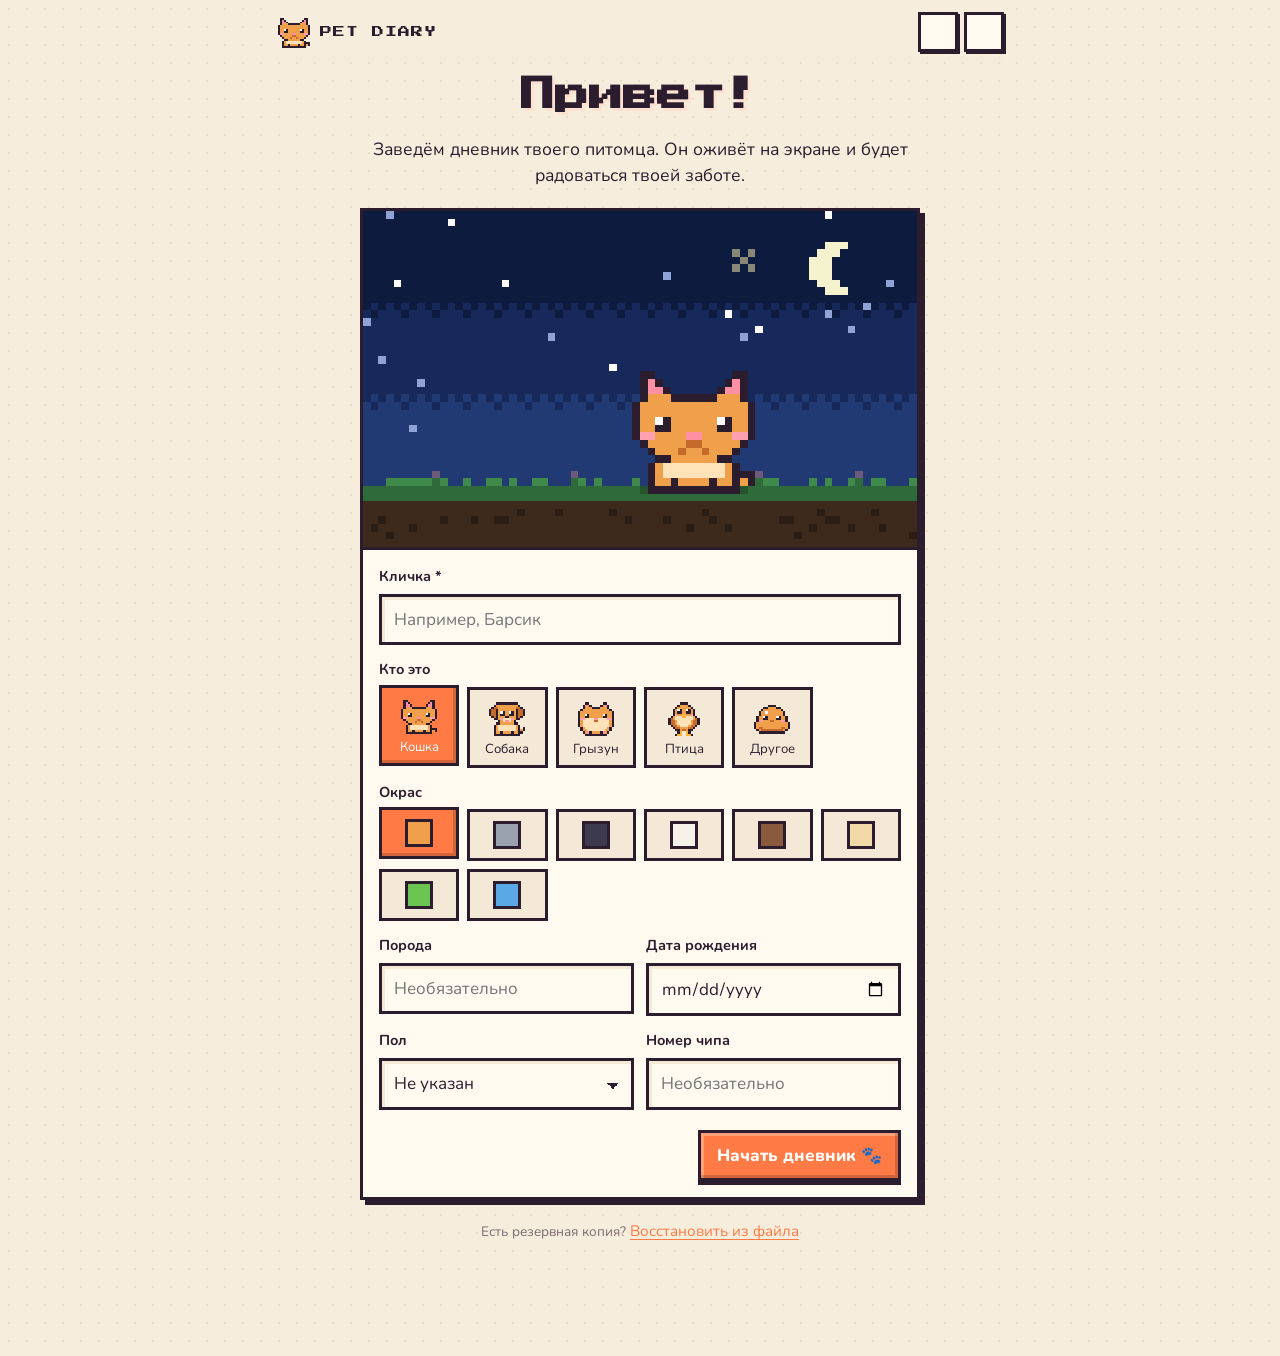
==== commit 4ef01688: "Сделать шрифт читабельнее: Nunito для текста, пиксельный шрифт только в крупных заголовках" ====
--- a/index.html
+++ b/index.html
@@ -18,7 +18,7 @@
     <link rel="preconnect" href="https://fonts.googleapis.com" />
     <link rel="preconnect" href="https://fonts.gstatic.com" crossorigin />
     <link
-      href="https://fonts.googleapis.com/css2?family=Pixelify+Sans:wght@400;500;700&family=Press+Start+2P&display=swap&subset=cyrillic"
+      href="https://fonts.googleapis.com/css2?family=Nunito:wght@400;600;700;800&family=Press+Start+2P&display=swap&subset=cyrillic"
       rel="stylesheet"
     />
     <link rel="stylesheet" href="css/style.css" />
--- a/css/style.css
+++ b/css/style.css
@@ -3,8 +3,9 @@
    ========================================================================== */
 
 :root {
-  --font-ui: "Pixelify Sans", ui-rounded, "Segoe UI", system-ui, sans-serif;
-  --font-pixel: "Press Start 2P", "Pixelify Sans", monospace;
+  --font-ui: "Nunito", "Segoe UI", system-ui, -apple-system, sans-serif;
+  --font-head: "Nunito", "Segoe UI", system-ui, sans-serif;
+  --font-pixel: "Press Start 2P", "Nunito", monospace;
 
   --bg: #f6eddc;
   --bg-dot: #e8dcc4;
@@ -98,7 +99,7 @@
   margin: 0;
   font-family: var(--font-ui);
   font-size: 17px;
-  line-height: 1.4;
+  line-height: 1.5;
   color: var(--ink);
   background-color: var(--bg);
   background-image: radial-gradient(var(--bg-dot) 1.5px, transparent 1.5px);
@@ -270,7 +271,9 @@
 
 .card-title {
   margin: 0 0 12px;
-  font-size: 1.15rem;
+  font-family: var(--font-head);
+  font-weight: 800;
+  font-size: 1.25rem;
   font-weight: 700;
 }
 
@@ -875,8 +878,10 @@
 
 .entry-time {
   flex: none;
-  font-family: var(--font-pixel);
-  font-size: 10px;
+  font-family: var(--font-ui);
+  font-weight: 700;
+  font-variant-numeric: tabular-nums;
+  font-size: 0.85rem;
   color: var(--muted);
 }
 
@@ -971,9 +976,10 @@
 }
 
 .stat-value {
-  font-family: var(--font-pixel);
-  font-size: 14px;
-  line-height: 1.6;
+  font-family: var(--font-head);
+  font-weight: 800;
+  font-size: 1.35rem;
+  line-height: 1.3;
   word-break: break-word;
 }
 
@@ -1062,13 +1068,15 @@
 
 .chart-label {
   font-family: var(--font-ui);
+  font-size: 11px;
+  font-weight: 600;
+  fill: var(--muted);
+}
+
+.chart-value {
+  font-family: var(--font-ui);
+  font-weight: 800;
   font-size: 10px;
-  fill: var(--muted);
-}
-
-.chart-value {
-  font-family: var(--font-pixel);
-  font-size: 7px;
   fill: var(--ink);
   text-anchor: middle;
 }
@@ -1331,8 +1339,9 @@
   background: var(--low);
   color: #fff;
   border: 2px solid var(--line);
-  font-family: var(--font-pixel);
-  font-size: 8px;
+  font-family: var(--font-ui);
+  font-weight: 800;
+  font-size: 11px;
   line-height: 14px;
   font-style: normal;
 }
@@ -1381,9 +1390,10 @@
 
 .modal-title {
   margin: 0 0 4px;
-  font-family: var(--font-pixel);
-  font-size: 14px;
-  line-height: 1.5;
+  font-family: var(--font-head);
+  font-weight: 800;
+  font-size: 1.4rem;
+  line-height: 1.25;
 }
 
 .confirm-text {
@@ -1501,7 +1511,7 @@
   }
 
   .entry-time {
-    font-size: 9px;
+    font-size: 0.8rem;
   }
 
   .settings .setting {
@@ -1662,3 +1672,27 @@
     grid-template-columns: repeat(3, minmax(0, 1fr));
   }
 }
+
+/* ---------- Шрифты: пиксельный характер в заголовках, читаемость в тексте ---------- */
+
+.btn,
+.chip,
+.tabbar a,
+.day-title,
+.badge-title,
+.mood-text {
+  font-weight: 800;
+}
+
+.entry-title,
+.list-body strong {
+  font-weight: 700;
+}
+
+.entry-note,
+.field-hint,
+.badge-desc,
+.stat-label,
+.tile-label {
+  line-height: 1.35;
+}
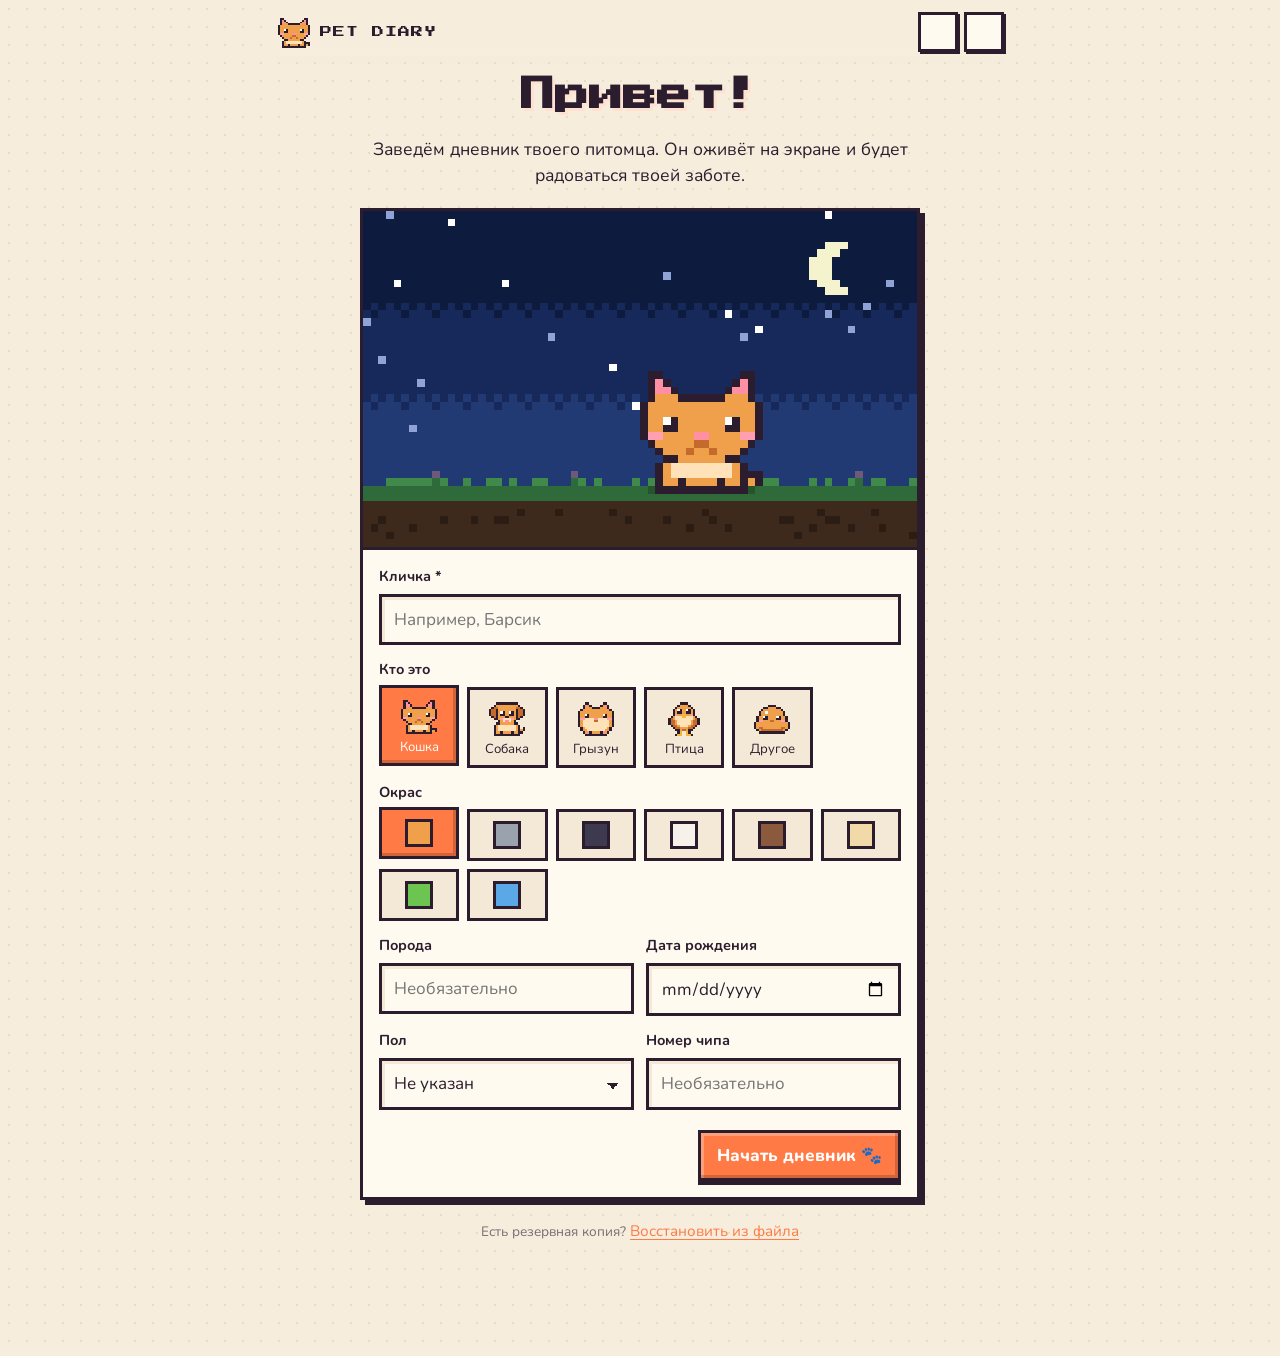
==== commit 97bd91a9: "Нейтральные подписи действий и быстрая правка записей - Кнопки без мужского рода: Кормление, Прогулк" ====
--- a/index.html
+++ b/index.html
@@ -87,7 +87,7 @@
             <h2 class="card-title">Быстрые действия</h2>
             <div class="actions" id="actions"></div>
             <form class="note-form" id="note-form">
-              <input id="note-input" maxlength="200" placeholder="Заметка: съел половину порции, чихал…" aria-label="Текст заметки" />
+              <input id="note-input" maxlength="200" placeholder="Например: ужин не доеден, чихает…" aria-label="Текст заметки" />
               <button type="submit" class="btn">📝</button>
             </form>
           </div>
--- a/css/style.css
+++ b/css/style.css
@@ -1696,3 +1696,44 @@
 .tile-label {
   line-height: 1.35;
 }
+
+/* ---------- Быстрая правка записей ---------- */
+
+.entry-body {
+  cursor: text;
+}
+
+.entry-note-empty {
+  font-size: 0.85rem;
+  opacity: 0;
+  transition: opacity 0.15s;
+}
+
+.entry:hover .entry-note-empty,
+.entry:focus-within .entry-note-empty {
+  opacity: 0.7;
+}
+
+@media (hover: none) {
+  .entry-note-empty {
+    opacity: 0.55;
+  }
+}
+
+input.inline-edit {
+  margin-top: 4px;
+  padding: 6px 8px;
+  font-size: 0.95rem;
+}
+
+.time-shortcuts {
+  display: flex;
+  flex-wrap: wrap;
+  gap: 6px;
+  margin-top: 6px;
+}
+
+.time-shortcuts .chip {
+  padding: 4px 10px;
+  font-size: 0.85rem;
+}
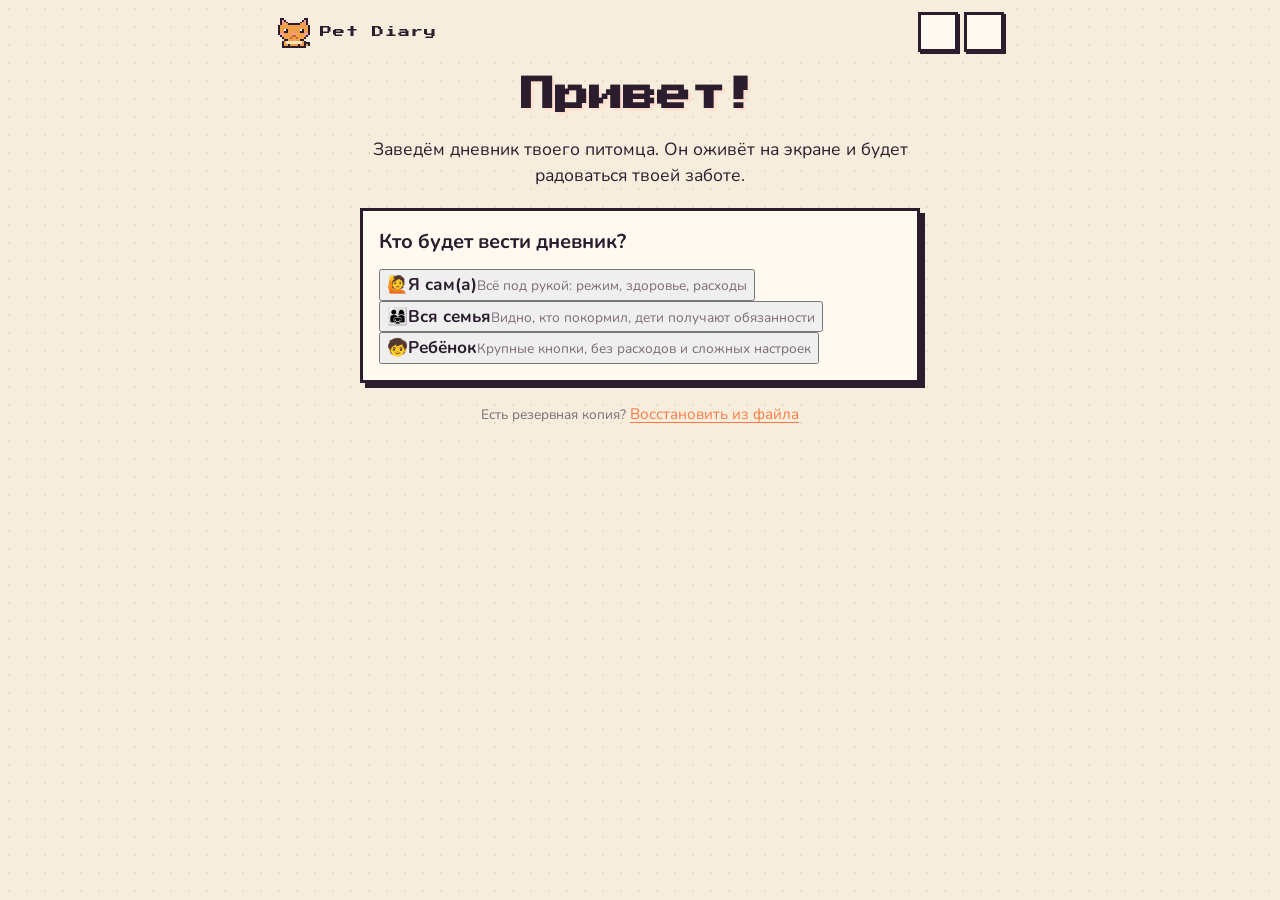
==== commit 45dcce2e: "Добавить функции для всей семьи и реальной заботы о питомце - Режим дня: план кормлений и прогулок, " ====
--- a/index.html
+++ b/index.html
@@ -8,7 +8,11 @@
       name="description"
       content="Дневник питомца в пиксельном стиле: кормления, прогулки, прививки с напоминаниями, вес, расходы и статистика. Работает офлайн, данные хранятся только у вас."
     />
-    <meta name="theme-color" content="#2b1d2e" />
+    <meta name="theme-color" content="#f3f4f7" />
+    <meta name="apple-mobile-web-app-capable" content="yes" />
+    <meta name="mobile-web-app-capable" content="yes" />
+    <meta name="apple-mobile-web-app-status-bar-style" content="default" />
+    <meta name="apple-mobile-web-app-title" content="Pet Diary" />
     <meta property="og:title" content="Pet Diary — пиксельный дневник питомца" />
     <meta property="og:description" content="Заботьтесь о питомце как в тамагочи, только по-настоящему." />
     <meta property="og:type" content="website" />
@@ -18,10 +22,11 @@
     <link rel="preconnect" href="https://fonts.googleapis.com" />
     <link rel="preconnect" href="https://fonts.gstatic.com" crossorigin />
     <link
-      href="https://fonts.googleapis.com/css2?family=Nunito:wght@400;600;700;800&family=Press+Start+2P&display=swap&subset=cyrillic"
+      href="https://fonts.googleapis.com/css2?family=Inter:wght@400;500;600;700;800&family=Nunito:wght@400;600;700;800&family=Press+Start+2P&display=swap&subset=cyrillic"
       rel="stylesheet"
     />
     <link rel="stylesheet" href="css/style.css" />
+    <link rel="stylesheet" href="css/glass.css" />
     <script>
       // Тему ставим до отрисовки, чтобы не было вспышки светлого экрана
       try {
@@ -38,10 +43,11 @@
       <header class="topbar">
         <a class="logo" href="#home" aria-label="Pet Diary — на главную">
           <canvas class="logo-icon" id="logo-icon" width="18" height="18" aria-hidden="true"></canvas>
-          <span>PET DIARY</span>
+          <span>Pet Diary</span>
         </a>
         <div class="pet-switcher" id="pet-switcher" role="tablist" aria-label="Питомцы"></div>
         <div class="topbar-tools">
+          <button class="icon-btn member-btn" id="member-btn" type="button" hidden></button>
           <button class="icon-btn" id="sound-toggle" type="button" aria-label="Звук"></button>
           <button class="icon-btn" id="theme-toggle" type="button" aria-label="Тема"></button>
           <a class="icon-btn" href="#settings" aria-label="Настройки">⚙️</a>
@@ -54,7 +60,21 @@
           <div class="welcome">
             <h1 class="pixel-title">Привет!</h1>
             <p class="lead">Заведём дневник твоего питомца. Он оживёт на экране и будет радоваться твоей заботе.</p>
-            <div class="card">
+            <div class="card welcome-who" id="welcome-who" hidden>
+              <h2 class="card-title">Кто будет вести дневник?</h2>
+              <div class="who-grid">
+                <button type="button" class="who-option" data-who="solo">
+                  <span class="who-icon">🙋</span><strong>Я сам(а)</strong><span class="muted small">Всё под рукой: режим, здоровье, расходы</span>
+                </button>
+                <button type="button" class="who-option" data-who="family">
+                  <span class="who-icon">👨‍👩‍👧</span><strong>Вся семья</strong><span class="muted small">Видно, кто покормил, дети получают обязанности</span>
+                </button>
+                <button type="button" class="who-option" data-who="kid">
+                  <span class="who-icon">🧒</span><strong>Ребёнок</strong><span class="muted small">Крупные кнопки, без расходов и сложных настроек</span>
+                </button>
+              </div>
+            </div>
+            <div class="card" id="welcome-card">
               <canvas class="welcome-preview" id="welcome-preview" aria-hidden="true"></canvas>
               <div id="welcome-form"></div>
             </div>
@@ -67,7 +87,8 @@
           <div id="reminders"></div>
 
           <div class="card scene-card">
-            <canvas class="scene" id="scene" aria-label="Пиксельный питомец. Нажми, чтобы погладить" role="img"></canvas>
+            <canvas class="scene" id="scene" aria-label="Питомец. Нажми, чтобы погладить" role="img"></canvas>
+            <div class="speech" id="speech" role="status" hidden></div>
             <div class="scene-info">
               <div>
                 <h1 class="pet-name" id="pet-name"></h1>
@@ -78,26 +99,56 @@
             <p class="scene-hint muted small">Нажми на питомца, чтобы погладить 💕</p>
           </div>
 
-          <div class="card">
+          <div class="card" id="chores-card" hidden>
+            <h2 class="card-title">Обязанности</h2>
+            <div class="chores" id="chores"></div>
+          </div>
+
+          <div class="card">
+            <div class="card-head">
+              <h2 class="card-title">План на сегодня</h2>
+              <button class="link-btn" type="button" id="plan-setup">Настроить</button>
+            </div>
+            <div class="plan" id="plan"></div>
+            <div class="weather" id="weather" hidden></div>
+          </div>
+
+          <div class="card">
+            <h2 class="card-title">Быстрые действия</h2>
+            <div class="actions" id="actions"></div>
+            <form class="note-form composer" id="note-form">
+              <input id="note-input" maxlength="200" placeholder="✨ Заметка: ужин не доеден, чихает…" aria-label="Текст заметки" />
+              <button type="button" class="composer-btn" id="photo-btn" aria-label="Добавить фото">📷</button>
+              <button type="submit" class="btn composer-send" aria-label="Сохранить заметку">↑</button>
+            </form>
+            <input type="file" id="photo-input" accept="image/*" hidden />
+            <button class="btn btn-ghost btn-block symptom-btn" type="button" id="symptom-btn">🤒 Что-то не так</button>
+          </div>
+
+          <div class="card needs-card">
             <h2 class="card-title">Состояние</h2>
             <div class="needs" id="needs"></div>
           </div>
 
           <div class="card">
-            <h2 class="card-title">Быстрые действия</h2>
-            <div class="actions" id="actions"></div>
-            <form class="note-form" id="note-form">
-              <input id="note-input" maxlength="200" placeholder="Например: ужин не доеден, чихает…" aria-label="Текст заметки" />
-              <button type="submit" class="btn">📝</button>
-            </form>
-          </div>
-
-          <div class="card">
             <div class="card-head">
               <h2 class="card-title">Сегодня</h2>
               <a href="#journal" class="link-btn">Весь журнал →</a>
             </div>
             <ul class="timeline" id="today-list"></ul>
+          </div>
+
+          <div class="card" id="memories-card" hidden>
+            <h2 class="card-title" id="memories-title"></h2>
+            <div id="memories"></div>
+          </div>
+
+          <div class="card fact-card">
+            <div class="card-head">
+              <h2 class="card-title"><span class="ai-spark" aria-hidden="true">✦</span> Знаешь ли ты?</h2>
+              <button class="link-btn" type="button" id="fact-more">Ещё факт</button>
+            </div>
+            <p class="fact-text" id="fact-text"></p>
           </div>
         </section>
 
@@ -122,6 +173,14 @@
             <button class="btn" type="button" id="health-add">＋ Событие</button>
           </div>
           <div class="card">
+            <div class="card-head">
+              <h2 class="card-title">Самочувствие</h2>
+              <button class="btn btn-small btn-ghost" type="button" id="symptom-add">🤒 Симптом</button>
+            </div>
+            <ul class="list" id="symptom-list"></ul>
+            <button class="btn btn-block" type="button" id="vet-report-btn">📋 Отчёт для врача</button>
+          </div>
+          <div class="card">
             <h2 class="card-title">Скоро</h2>
             <ul class="list" id="health-upcoming"></ul>
           </div>
@@ -168,7 +227,10 @@
 
         <!-- Статистика и достижения -->
         <section class="view" data-view="stats" hidden>
-          <h1 class="pixel-title">Статистика</h1>
+          <div class="view-head">
+            <h1 class="pixel-title">Статистика</h1>
+            <button class="btn" type="button" id="report-btn">📸 Итоги месяца</button>
+          </div>
           <div class="tiles" id="stats-tiles"></div>
           <div class="card">
             <h2 class="card-title">Активность за 7 дней</h2>
@@ -198,9 +260,22 @@
               <button class="btn btn-small" type="button" id="pet-add">＋ Добавить</button>
             </div>
             <ul class="list" id="pets-list"></ul>
+            <button class="btn btn-danger btn-block lost-btn" type="button" id="lost-btn">🆘 Питомец потерялся</button>
+            <p class="muted small">Листовка для подъездов и соцсетей, а ещё QR-бирка на ошейник: нашедший отсканирует её и сразу увидит, кому звонить.</p>
+          </div>
+          <div class="card">
+            <div class="card-head">
+              <h2 class="card-title">Семья</h2>
+              <button class="btn btn-small" type="button" id="member-add">＋ Человек</button>
+            </div>
+            <ul class="list" id="family-list"></ul>
           </div>
           <div class="card settings">
             <h2 class="card-title">Оформление и звук</h2>
+            <label class="setting">
+              <span>Детский режим<br /><small class="muted">Крупные кнопки, без расходов и опасных настроек</small></span>
+              <input type="checkbox" id="set-kid" class="switch" />
+            </label>
             <label class="setting">
               <span>Тема</span>
               <select id="set-theme">
@@ -216,6 +291,10 @@
             <label class="setting">
               <span>Напоминания о прививках и днях рождения</span>
               <input type="checkbox" id="set-notify" class="switch" />
+            </label>
+            <label class="setting">
+              <span>Погода и советы для прогулок<br /><small class="muted">Нужен доступ к местоположению. Координаты округляются до ~1 км и уходят только в сервис погоды Open-Meteo.</small></span>
+              <input type="checkbox" id="set-weather" class="switch" />
             </label>
             <label class="setting">
               <span>Валюта</span>
@@ -231,9 +310,10 @@
           </div>
           <div class="card settings">
             <h2 class="card-title">Данные</h2>
-            <p class="muted small">Все записи хранятся только в этом браузере. Делай резервную копию, чтобы перенести дневник на другое устройство.</p>
+            <p class="muted small">Все записи хранятся только в этом браузере. Делай резервную копию, чтобы перенести дневник на другое устройство. <span id="backup-info"></span></p>
             <div class="button-row">
               <button class="btn" type="button" id="export-btn">💾 Скачать копию</button>
+              <button class="btn btn-ghost" type="button" id="memo-btn">🤝 Памятка для няни</button>
               <button class="btn btn-ghost" type="button" id="import-btn">📂 Восстановить</button>
               <button class="btn btn-ghost" type="button" id="csv-btn">📊 Журнал в CSV</button>
               <button class="btn btn-ghost" type="button" id="print-btn">🖨️ Паспорт питомца</button>
@@ -274,7 +354,14 @@
     <script src="js/sprites.js"></script>
     <script src="js/sound.js"></script>
     <script src="js/charts.js"></script>
+    <script src="js/weather.js"></script>
+    <script src="js/vendor/qrcode.min.js"></script>
     <script src="js/ui.js"></script>
+    <script src="js/photos.js"></script>
+    <script src="js/content.js"></script>
+    <script src="js/family.js"></script>
+    <script src="js/report.js"></script>
+    <script src="js/lost.js"></script>
     <script src="js/views/home.js"></script>
     <script src="js/views/journal.js"></script>
     <script src="js/views/health.js"></script>
